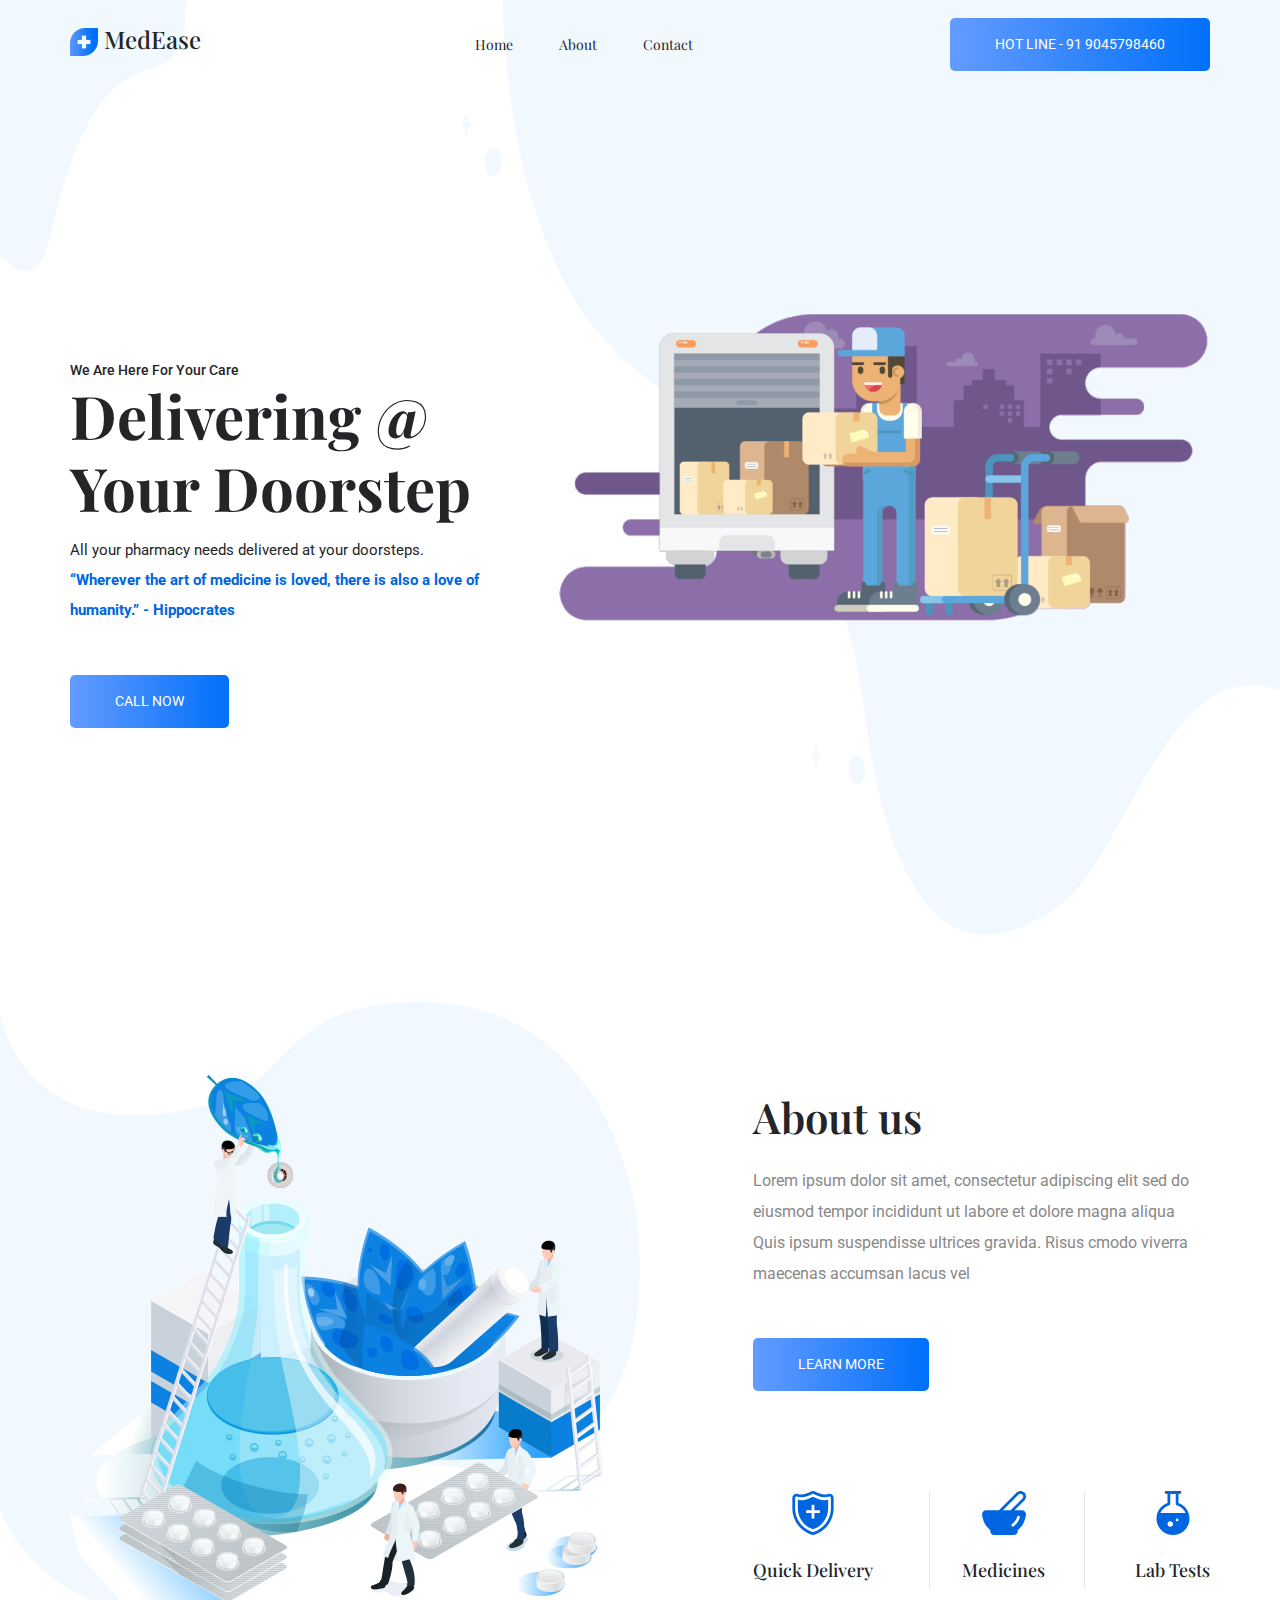
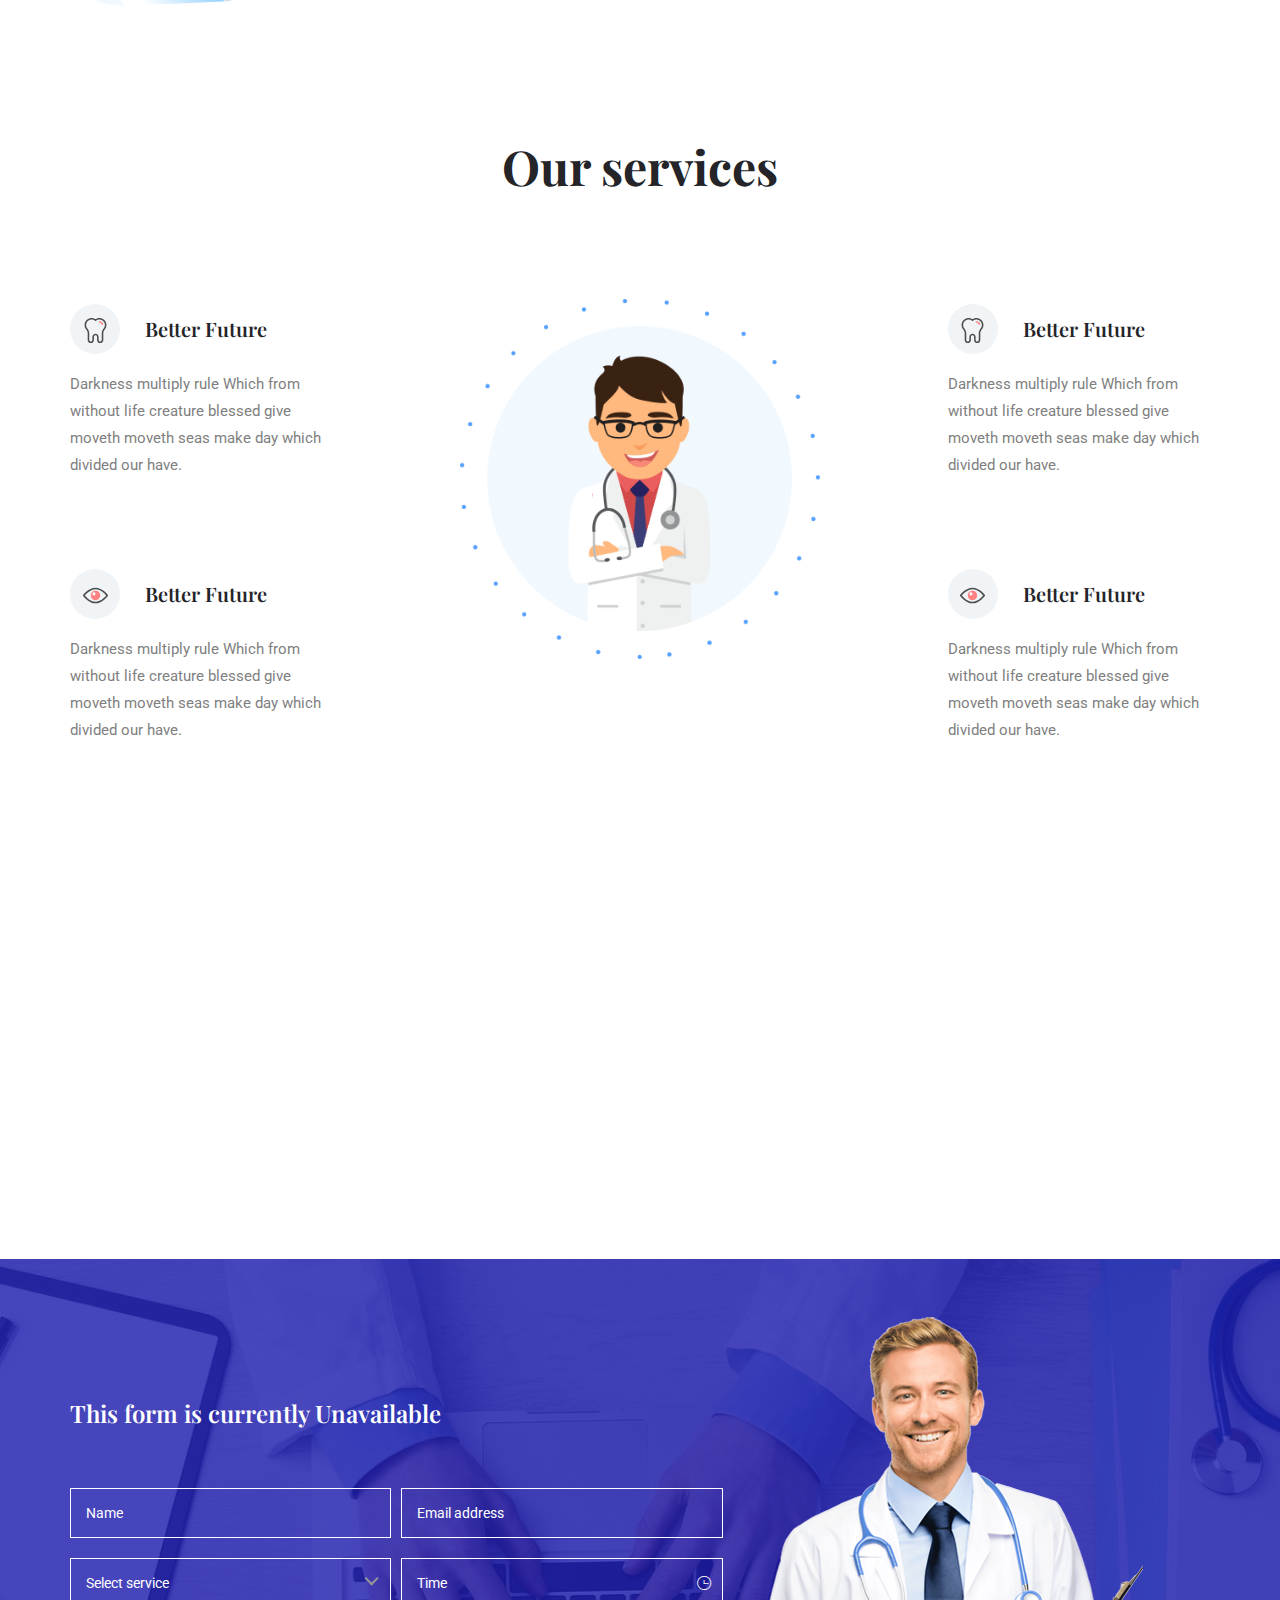
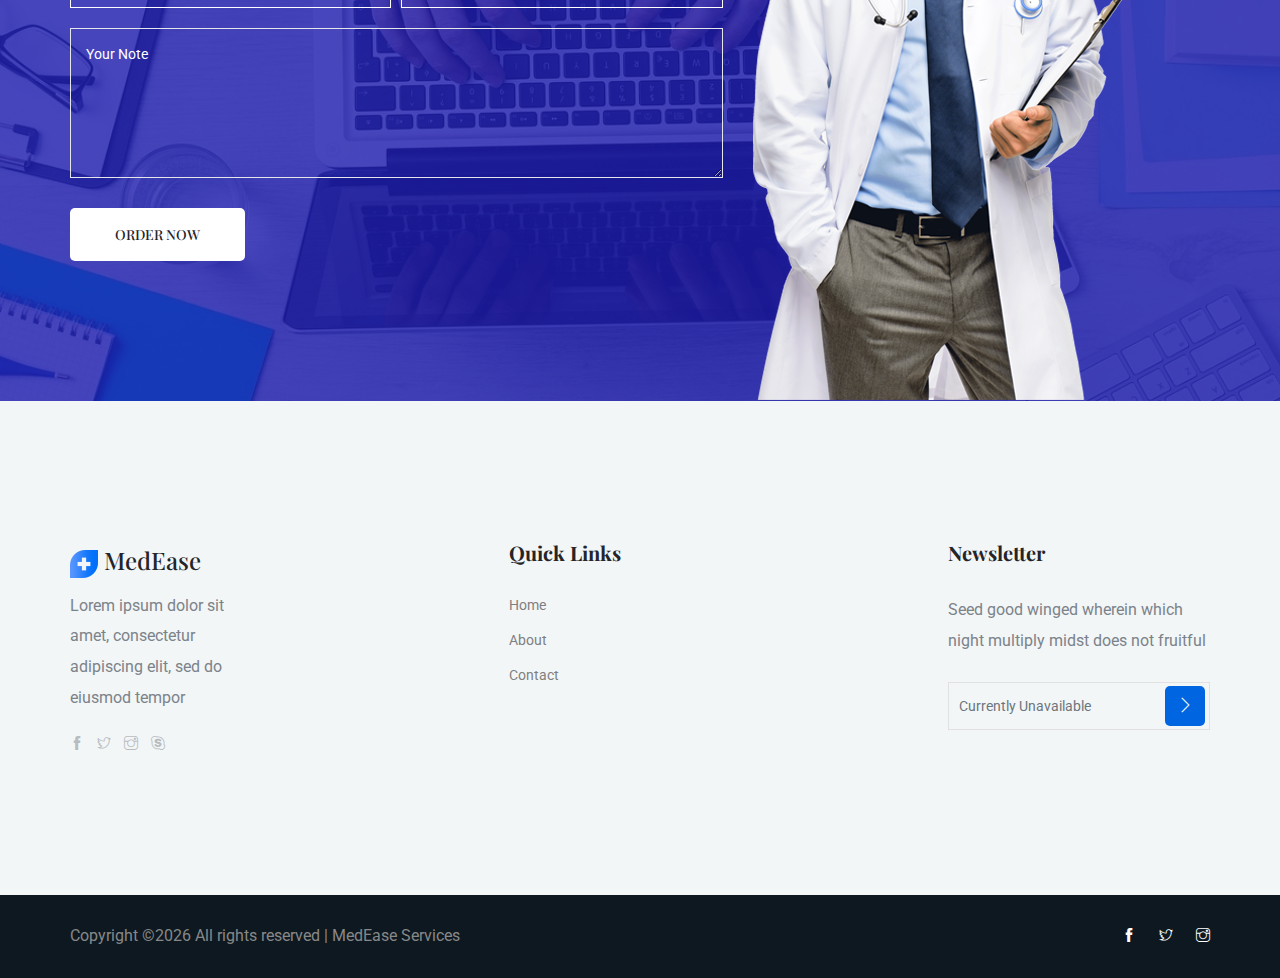
==== index.html @ 1ea30526 "medease commit" ====
<!doctype html>
<html lang="en">

<head>
    <!-- Required meta tags -->
    <meta charset="utf-8">
    <meta name="viewport" content="width=device-width, initial-scale=1, shrink-to-fit=no">
    <title>medease</title>
    <link rel="icon" href="img/favicon.png">
    <!-- Bootstrap CSS -->
    <link rel="stylesheet" href="css/bootstrap.min.css">
    <!-- animate CSS -->
    <link rel="stylesheet" href="css/animate.css">
    <!-- owl carousel CSS -->
    <link rel="stylesheet" href="css/owl.carousel.min.css">
    <!-- themify CSS -->
    <link rel="stylesheet" href="css/themify-icons.css">
    <!-- flaticon CSS -->
    <link rel="stylesheet" href="css/flaticon.css">
    <!-- magnific popup CSS -->
    <link rel="stylesheet" href="css/magnific-popup.css">
    <!-- nice select CSS -->
    <link rel="stylesheet" href="css/nice-select.css">
    <!-- swiper CSS -->
    <link rel="stylesheet" href="css/slick.css">
    <!-- style CSS -->
    <link rel="stylesheet" href="css/style.css">
</head>

<body id='1'>
    <!--::header part start::-->
    <header class="main_menu home_menu">
        <div class="container">
            <div class="row align-items-center">
                <div class="col-lg-12">
                    <nav class="navbar navbar-expand-lg navbar-light">
                        <a class="navbar-brand" href="index.html"><h3> <img src="img/favicon.png" alt="logo"> MedEase</h3></a>
                        <button class="navbar-toggler" type="button" data-toggle="collapse" data-target="#navbarSupportedContent" aria-controls="navbarSupportedContent" aria-expanded="false" aria-label="Toggle navigation">
                            <span class="navbar-toggler-icon"></span>
                        </button>

                        <div class="collapse navbar-collapse main-menu-item justify-content-center" id="navbarSupportedContent">
                            <ul class="navbar-nav align-items-center">
                                <li class="nav-item active">
                                    <a class="nav-link" href="index.html">Home</a>
                                </li>
                                <li class="nav-item">
                                    <a class="nav-link" href="#2">about</a>
                                </li>

                                <!--
                                <li class="nav-item dropdown">
                                    <a class="nav-link dropdown-toggle" href="blog.html" id="navbarDropdown"
                                        role="button" data-toggle="dropdown" aria-haspopup="true" aria-expanded="false">
                                        Pages
                                    </a>
                                    <div class="dropdown-menu" aria-labelledby="navbarDropdown">
                                        <a class="dropdown-item" href="">services</a>
                                        <a class="dropdown-item" href=""></a>
                                        <a class="dropdown-item" href="elements.html">Elements</a>
                                    </div>
                                </li>
-->
                                <!--
                                <li class="nav-item dropdown">
                                    <a class="nav-link dropdown-toggle" href="blog.html" id="navbarDropdown_1"
                                        role="button" data-toggle="dropdown" aria-haspopup="true" aria-expanded="false">
                                        blog
                                    </a>
                                    <div class="dropdown-menu" aria-labelledby="navbarDropdown_1">
                                        <a class="dropdown-item" href=""></a>
                                        <a class="dropdown-item" href=""></a>
                                    </div>
                                </li>
-->

                                <li class="nav-item">
                                    <a class="nav-link" href="contact.html">Contact</a>
                                </li>
                            </ul>
                        </div>
                        <a class="btn_2 d-none d-lg-block" href="tel:+919045798460">HOT LINE - 91 9045798460</a>
                    </nav>
                </div>
            </div>
        </div>
    </header>
    <!-- Header part end-->

    <!-- banner part start-->
    <section class="banner_part">
        <div class="container">
            <div class="row align-items-center">
                <div class="col-lg-5 col-xl-5">
                    <div class="banner_text">
                        <div class="banner_text_iner">
                            <h5>We are here for your care</h5>
                            <h1>Delivering @<br>
                                Your Doorstep</h1>
                            <p>All your pharmacy needs delivered at your doorsteps.<br>
                                <b>“Wherever the art of medicine is loved, there is also a love of humanity.” - Hippocrates</b></p>
                            <a href="tel:+919045798460" class="btn_2">Call Now</a>

                        </div>
                    </div>
                </div>
                <div class="col-lg-7">
                    <div class="banner_img">
                        <!--  Image by Vecteezy.com   -->
                        <img src="img/delivery.png" alt="Medease Delivery">
                    </div>
                </div>
            </div>
        </div>
    </section>
    <!-- banner part start-->

    <!-- about us part start-->
    <section class="about_us padding_top" id='2'>
        <div class="container">
            <div class="row justify-content-between align-items-center">
                <div class="col-md-6 col-lg-6">
                    <div class="about_us_img">
                        <img src="img/top_service.png" alt="">
                    </div>
                </div>
                <div class="col-md-6 col-lg-5">
                    <div class="about_us_text">
                        <h2>About us</h2>
                        <p>Lorem ipsum dolor sit amet, consectetur adipiscing elit sed
                            do eiusmod tempor incididunt ut labore et dolore magna aliqua
                            Quis ipsum suspendisse ultrices gravida. Risus cmodo viverra
                            maecenas accumsan lacus vel</p>
                        <a class="btn_2 " href="#">learn more</a>
                        <div class="banner_item">
                            <div class="single_item">
                                <img src="img/icon/banner_1.svg" alt="">
                                <h5>Quick Delivery </h5>
                            </div>
                            <div class="single_item">
                                <img src="img/icon/banner_2.svg" alt="">
                                <h5>Medicines</h5>
                            </div>
                            <div class="single_item">
                                <img src="img/icon/banner_3.svg" alt="">
                                <h5>Lab Tests</h5>
                            </div>
                        </div>
                    </div>
                </div>
            </div>
        </div>
    </section>
    <!-- about us part end-->

    <!-- feature_part start-->
    <section class="feature_part">
        <div class="container">
            <div class="row justify-content-center">
                <div class="col-xl-8">
                    <div class="section_tittle text-center">
                        <h2>Our services</h2>
                    </div>
                </div>
            </div>
            <div class="row justify-content-between align-items-center">
                <div class="col-lg-3 col-sm-12">
                    <div class="single_feature">
                        <div class="single_feature_part">
                            <span class="single_feature_icon"><img src="img/icon/feature_1.svg" alt=""></span>
                            <h4>Better Future</h4>
                            <p>Darkness multiply rule Which from without life creature blessed
                                give moveth moveth seas make day which divided our have.</p>
                        </div>
                    </div>
                    <div class="single_feature">
                        <div class="single_feature_part">
                            <span class="single_feature_icon"><img src="img/icon/feature_2.svg" alt=""></span>
                            <h4>Better Future</h4>
                            <p>Darkness multiply rule Which from without life creature blessed
                                give moveth moveth seas make day which divided our have.</p>
                        </div>
                    </div>
                </div>
                <div class="col-lg-4 col-sm-12">
                    <div class="single_feature_img">
                        <img src="img/service.png" alt="">
                    </div>
                </div>
                <div class="col-lg-3 col-sm-12">
                    <div class="single_feature">
                        <div class="single_feature_part">
                            <span class="single_feature_icon"><img src="img/icon/feature_1.svg" alt=""></span>
                            <h4>Better Future</h4>
                            <p>Darkness multiply rule Which from without life creature blessed
                                give moveth moveth seas make day which divided our have.</p>
                        </div>
                    </div>
                    <div class="single_feature">
                        <div class="single_feature_part">
                            <span class="single_feature_icon"><img src="img/icon/feature_2.svg" alt=""></span>
                            <h4>Better Future</h4>
                            <p>Darkness multiply rule Which from without life creature blessed
                                give moveth moveth seas make day which divided our have.</p>
                        </div>
                    </div>
                </div>
            </div>
        </div>
    </section>
    <!-- feature_part start-->

    <!--::regervation_part start::-->
    <section class="regervation_part section_padding" id='3'>
        <div class="container">
            <div class="row align-items-center regervation_content">
                <div class="col-lg-7">
                    <div class="regervation_part_iner">
                        <form>
                            <h2>This form is currently Unavailable</h2>
                            <div class="form-row">
                                <div class="form-group col-md-6">
                                    <input type="email" class="form-control" id="inputEmail4" placeholder="Name">
                                </div>
                                <div class="form-group col-md-6">
                                    <input type="password" class="form-control" id="inputPassword4" placeholder="Email address">
                                </div>
                                <div class="form-group col-md-6">
                                    <select class="form-control" id="Select">
                                        <option value="1" selected>Select service</option>
                                        <option value="2">Name of service</option>
                                        <option value="3">Name of service</option>
                                        <option value="4">Name of service</option>
                                        <option value="5">Name of service</option>
                                    </select>
                                </div>
                                <div class="form-group time_icon col-md-6">
                                    <select class="form-control" id="Select2">
                                        <option value="" selected>Time</option>
                                        <option value="1">8 AM TO 10AM</option>
                                        <option value="1">10 AM TO 12PM</option>
                                        <option value="1">12PM TO 2PM</option>
                                        <option value="1">2PM TO 4PM</option>
                                        <option value="1">4PM TO 6PM</option>
                                        <option value="1">6PM TO 8PM</option>
                                        <option value="1">4PM TO 10PM</option>
                                        <option value="1">10PM TO 12PM</option>
                                    </select>
                                </div>
                                <div class="form-group col-md-12">
                                    <textarea class="form-control" id="Textarea" rows="4" placeholder="Your Note "></textarea>
                                </div>
                            </div>
                            <div class="regerv_btn">
                                <a href="tel:+919045798460" class="btn_2">ORDER NOW</a>
                            </div>
                        </form>
                    </div>
                </div>
                <div class="col-lg-5 col-md-6">
                    <div class="reservation_img">
                        <img src="img/reservation.png" alt="" class="reservation_img_iner">
                    </div>
                </div>
            </div>
        </div>
    </section>
    <!--::regervation_part end::-->

    <!-- footer part start-->
    <footer class="footer-area">
        <div class="footer section_padding">
            <div class="container">
                <div class="row justify-content-between">
                    <div class="col-xl-2 col-md-4 col-sm-6 single-footer-widget">
                        <a class="navbar-brand" href="index.html"><h3> <img src="img/favicon.png" alt="logo"> MedEase</h3></a>
                        <p>Lorem ipsum dolor sit amet, consectetur adipiscing elit, sed do eiusmod tempor </p>
                        <div class="social_logo">
                            <a href="#"><i class="ti-facebook"></i></a>
                            <a href="#"> <i class="ti-twitter"></i> </a>
                            <a href="#"><i class="ti-instagram"></i></a>
                            <a href="#"><i class="ti-skype"></i></a>
                        </div>
                    </div>
                    <div class="col-xl-2 col-sm-6 col-md-4 single-footer-widget">
                        <h4>Quick Links</h4>
                        <ul>
                            <li><a href="#1">Home</a></li>
                            <li><a href="#2">About</a></li>
                            <li><a href="#3"> Contact</a></li>
                        </ul>
                    </div>
                    <!--
                    <div class="col-xl-2 col-sm-6 col-md-4 single-footer-widget">
                        <h4>Explore</h4>
                        <ul>
                            <li><a href="#">In the community</a></li>
                            <li><a href="#">IU health foundation</a></li>
                            <li><a href="#">Family support </a></li>
                            <li><a href="#">Business solution</a></li>
                            <li><a href="#">Community clinic</a></li>
                        </ul>
                    </div>
-->
                    <!--
                    <div class="col-xl-2 col-sm-6 col-md-6 single-footer-widget">
                        <h4>Resources</h4>
                        <ul>
                            <li><a href="#">Lights were season</a></li>
                            <li><a href="#"> Their is let wherein</a></li>
                            <li><a href="#">which given over</a></li>
                            <li><a href="#">Without given She</a></li>
                            <li><a href="#">Isn two signs think</a></li>
                        </ul>
                    </div>
-->
                    <div class="col-xl-3 col-sm-6 col-md-6 single-footer-widget">
                        <h4>Newsletter</h4>
                        <p>Seed good winged wherein which night multiply
                            midst does not fruitful</p>
                        <div class="form-wrap" id="mc_embed_signup">
                            <form target="_blank" action="#" method="get" class="form-inline">
                                <input class="form-control" name="EMAIL" placeholder="Currently Unavailable" onfocus="this.placeholder = ''" onblur="this.placeholder = 'Your Email Address '" required="" type="email">
                                <button class="click-btn btn btn-default text-uppercase"> <i class="ti-angle-right"></i>
                                </button>
                                <div style="position: absolute; left: -5000px;">
                                    <input name="b_36c4fd991d266f23781ded980_aefe40901a" tabindex="-1" value="" type="text">
                                </div>

                                <div class="info"></div>
                            </form>
                        </div>
                    </div>
                </div>
            </div>
        </div>

        <div class="copyright_part">
            <div class="container">
                <div class="row align-items-center">
                    <p class="footer-text m-0 col-lg-8 col-md-12">
                        <!-- Link back to Colorlib can't be removed. Template is licensed under CC BY 3.0. -->
                        <!--Copyright &copy;<script>document.write(new Date().getFullYear());</script> All rights reserved | This template is made with <i class="ti-heart" aria-hidden="true"></i> by <a href="https://colorlib.com" target="_blank">Colorlib</a>-->
                        <!-- Link back to Colorlib can't be removed. Template is licensed under CC BY 3.0. -->
                        Copyright &copy;<script>
                            document.write(new Date().getFullYear());
                        </script> All rights reserved | MedEase Services
                    </p>
                    <div class="col-lg-4 col-md-12 text-center text-lg-right footer-social">
                        <a href="#"><i class="ti-facebook"></i></a>
                        <a href="#"> <i class="ti-twitter"></i> </a>
                        <a href="#"><i class="ti-instagram"></i></a>
                    </div>
                </div>
            </div>
        </div>
    </footer>

    <!-- footer part end-->

    <!-- jquery plugins here-->

    <script src="js/jquery-1.12.1.min.js"></script>
    <!-- popper js -->
    <script src="js/popper.min.js"></script>
    <!-- bootstrap js -->
    <script src="js/bootstrap.min.js"></script>
    <!-- owl carousel js -->
    <script src="js/owl.carousel.min.js"></script>
    <script src="js/jquery.nice-select.min.js"></script>
    <!-- contact js -->
    <script src="js/jquery.ajaxchimp.min.js"></script>
    <script src="js/jquery.form.js"></script>
    <script src="js/jquery.validate.min.js"></script>
    <script src="js/mail-script.js"></script>
    <script src="js/contact.js"></script>
    <!-- custom js -->
    <script src="js/custom.js"></script>
</body></html>
---- css/themify-icons.css ----
@font-face {
	font-family: 'themify';
	src:url('../fonts/themify.eot?-fvbane');
	src:url('../fonts/themify.eot?#iefix-fvbane') format('embedded-opentype'),
		url('../fonts/themify.woff?-fvbane') format('woff'),
		url('../fonts/themify.ttf?-fvbane') format('truetype'),
		url('../fonts/themify.svg?-fvbane#themify') format('svg');
	font-weight: normal;
	font-style: normal;
}

[class^="ti-"], [class*=" ti-"] {
	font-family: 'themify';
	speak: none;
	font-style: normal;
	font-weight: normal;
	font-variant: normal;
	text-transform: none;
	line-height: 1;

	/* Better Font Rendering =========== */
	-webkit-font-smoothing: antialiased;
	-moz-osx-font-smoothing: grayscale;
}

.ti-wand:before {
	content: "\e600";
}
.ti-volume:before {
	content: "\e601";
}
.ti-user:before {
	content: "\e602";
}
.ti-unlock:before {
	content: "\e603";
}
.ti-unlink:before {
	content: "\e604";
}
.ti-trash:before {
	content: "\e605";
}
.ti-thought:before {
	content: "\e606";
}
.ti-target:before {
	content: "\e607";
}
.ti-tag:before {
	content: "\e608";
}
.ti-tablet:before {
	content: "\e609";
}
.ti-star:before {
	content: "\e60a";
}
.ti-spray:before {
	content: "\e60b";
}
.ti-signal:before {
	content: "\e60c";
}
.ti-shopping-cart:before {
	content: "\e60d";
}
.ti-shopping-cart-full:before {
	content: "\e60e";
}
.ti-settings:before {
	content: "\e60f";
}
.ti-search:before {
	content: "\e610";
}
.ti-zoom-in:before {
	content: "\e611";
}
.ti-zoom-out:before {
	content: "\e612";
}
.ti-cut:before {
	content: "\e613";
}
.ti-ruler:before {
	content: "\e614";
}
.ti-ruler-pencil:before {
	content: "\e615";
}
.ti-ruler-alt:before {
	content: "\e616";
}
.ti-bookmark:before {
	content: "\e617";
}
.ti-bookmark-alt:before {
	content: "\e618";
}
.ti-reload:before {
	content: "\e619";
}
.ti-plus:before {
	content: "\e61a";
}
.ti-pin:before {
	content: "\e61b";
}
.ti-pencil:before {
	content: "\e61c";
}
.ti-pencil-alt:before {
	content: "\e61d";
}
.ti-paint-roller:before {
	content: "\e61e";
}
.ti-paint-bucket:before {
	content: "\e61f";
}
.ti-na:before {
	content: "\e620";
}
.ti-mobile:before {
	content: "\e621";
}
.ti-minus:before {
	content: "\e622";
}
.ti-medall:before {
	content: "\e623";
}
.ti-medall-alt:before {
	content: "\e624";
}
.ti-marker:before {
	content: "\e625";
}
.ti-marker-alt:before {
	content: "\e626";
}
.ti-arrow-up:before {
	content: "\e627";
}
.ti-arrow-right:before {
	content: "\e628";
}
.ti-arrow-left:before {
	content: "\e629";
}
.ti-arrow-down:before {
	content: "\e62a";
}
.ti-lock:before {
	content: "\e62b";
}
.ti-location-arrow:before {
	content: "\e62c";
}
.ti-link:before {
	content: "\e62d";
}
.ti-layout:before {
	content: "\e62e";
}
.ti-layers:before {
	content: "\e62f";
}
.ti-layers-alt:before {
	content: "\e630";
}
.ti-key:before {
	content: "\e631";
}
.ti-import:before {
	content: "\e632";
}
.ti-image:before {
	content: "\e633";
}
.ti-heart:before {
	content: "\e634";
}
.ti-heart-broken:before {
	content: "\e635";
}
.ti-hand-stop:before {
	content: "\e636";
}
.ti-hand-open:before {
	content: "\e637";
}
.ti-hand-drag:before {
	content: "\e638";
}
.ti-folder:before {
	content: "\e639";
}
.ti-flag:before {
	content: "\e63a";
}
.ti-flag-alt:before {
	content: "\e63b";
}
.ti-flag-alt-2:before {
	content: "\e63c";
}
.ti-eye:before {
	content: "\e63d";
}
.ti-export:before {
	content: "\e63e";
}
.ti-exchange-vertical:before {
	content: "\e63f";
}
.ti-desktop:before {
	content: "\e640";
}
.ti-cup:before {
	content: "\e641";
}
.ti-crown:before {
	content: "\e642";
}
.ti-comments:before {
	content: "\e643";
}
.ti-comment:before {
	content: "\e644";
}
.ti-comment-alt:before {
	content: "\e645";
}
.ti-close:before {
	content: "\e646";
}
.ti-clip:before {
	content: "\e647";
}
.ti-angle-up:before {
	content: "\e648";
}
.ti-angle-right:before {
	content: "\e649";
}
.ti-angle-left:before {
	content: "\e64a";
}
.ti-angle-down:before {
	content: "\e64b";
}
.ti-check:before {
	content: "\e64c";
}
.ti-check-box:before {
	content: "\e64d";
}
.ti-camera:before {
	content: "\e64e";
}
.ti-announcement:before {
	content: "\e64f";
}
.ti-brush:before {
	content: "\e650";
}
.ti-briefcase:before {
	content: "\e651";
}
.ti-bolt:before {
	content: "\e652";
}
.ti-bolt-alt:before {
	content: "\e653";
}
.ti-blackboard:before {
	content: "\e654";
}
.ti-bag:before {
	content: "\e655";
}
.ti-move:before {
	content: "\e656";
}
.ti-arrows-vertical:before {
	content: "\e657";
}
.ti-arrows-horizontal:before {
	content: "\e658";
}
.ti-fullscreen:before {
	content: "\e659";
}
.ti-arrow-top-right:before {
	content: "\e65a";
}
.ti-arrow-top-left:before {
	content: "\e65b";
}
.ti-arrow-circle-up:before {
	content: "\e65c";
}
.ti-arrow-circle-right:before {
	content: "\e65d";
}
.ti-arrow-circle-left:before {
	content: "\e65e";
}
.ti-arrow-circle-down:before {
	content: "\e65f";
}
.ti-angle-double-up:before {
	content: "\e660";
}
.ti-angle-double-right:before {
	content: "\e661";
}
.ti-angle-double-left:before {
	content: "\e662";
}
.ti-angle-double-down:before {
	content: "\e663";
}
.ti-zip:before {
	content: "\e664";
}
.ti-world:before {
	content: "\e665";
}
.ti-wheelchair:before {
	content: "\e666";
}
.ti-view-list:before {
	content: "\e667";
}
.ti-view-list-alt:before {
	content: "\e668";
}
.ti-view-grid:before {
	content: "\e669";
}
.ti-uppercase:before {
	content: "\e66a";
}
.ti-upload:before {
	content: "\e66b";
}
.ti-underline:before {
	content: "\e66c";
}
.ti-truck:before {
	content: "\e66d";
}
.ti-timer:before {
	content: "\e66e";
}
.ti-ticket:before {
	content: "\e66f";
}
.ti-thumb-up:before {
	content: "\e670";
}
.ti-thumb-down:before {
	content: "\e671";
}
.ti-text:before {
	content: "\e672";
}
.ti-stats-up:before {
	content: "\e673";
}
.ti-stats-down:before {
	content: "\e674";
}
.ti-split-v:before {
	content: "\e675";
}
.ti-split-h:before {
	content: "\e676";
}
.ti-smallcap:before {
	content: "\e677";
}
.ti-shine:before {
	content: "\e678";
}
.ti-shift-right:before {
	content: "\e679";
}
.ti-shift-left:before {
	content: "\e67a";
}
.ti-shield:before {
	content: "\e67b";
}
.ti-notepad:before {
	content: "\e67c";
}
.ti-server:before {
	content: "\e67d";
}
.ti-quote-right:before {
	content: "\e67e";
}
.ti-quote-left:before {
	content: "\e67f";
}
.ti-pulse:before {
	content: "\e680";
}
.ti-printer:before {
	content: "\e681";
}
.ti-power-off:before {
	content: "\e682";
}
.ti-plug:before {
	content: "\e683";
}
.ti-pie-chart:before {
	content: "\e684";
}
.ti-paragraph:before {
	content: "\e685";
}
.ti-panel:before {
	content: "\e686";
}
.ti-package:before {
	content: "\e687";
}
.ti-music:before {
	content: "\e688";
}
.ti-music-alt:before {
	content: "\e689";
}
.ti-mouse:before {
	content: "\e68a";
}
.ti-mouse-alt:before {
	content: "\e68b";
}
.ti-money:before {
	content: "\e68c";
}
.ti-microphone:before {
	content: "\e68d";
}
.ti-menu:before {
	content: "\e68e";
}
.ti-menu-alt:before {
	content: "\e68f";
}
.ti-map:before {
	content: "\e690";
}
.ti-map-alt:before {
	content: "\e691";
}
.ti-loop:before {
	content: "\e692";
}
.ti-location-pin:before {
	content: "\e693";
}
.ti-list:before {
	content: "\e694";
}
.ti-light-bulb:before {
	content: "\e695";
}
.ti-Italic:before {
	content: "\e696";
}
.ti-info:before {
	content: "\e697";
}
.ti-infinite:before {
	content: "\e698";
}
.ti-id-badge:before {
	content: "\e699";
}
.ti-hummer:before {
	content: "\e69a";
}
.ti-home:before {
	content: "\e69b";
}
.ti-help:before {
	content: "\e69c";
}
.ti-headphone:before {
	content: "\e69d";
}
.ti-harddrives:before {
	content: "\e69e";
}
.ti-harddrive:before {
	content: "\e69f";
}
.ti-gift:before {
	content: "\e6a0";
}
.ti-game:before {
	content: "\e6a1";
}
.ti-filter:before {
	content: "\e6a2";
}
.ti-files:before {
	content: "\e6a3";
}
.ti-file:before {
	content: "\e6a4";
}
.ti-eraser:before {
	content: "\e6a5";
}
.ti-envelope:before {
	content: "\e6a6";
}
.ti-download:before {
	content: "\e6a7";
}
.ti-direction:before {
	content: "\e6a8";
}
.ti-direction-alt:before {
	content: "\e6a9";
}
.ti-dashboard:before {
	content: "\e6aa";
}
.ti-control-stop:before {
	content: "\e6ab";
}
.ti-control-shuffle:before {
	content: "\e6ac";
}
.ti-control-play:before {
	content: "\e6ad";
}
.ti-control-pause:before {
	content: "\e6ae";
}
.ti-control-forward:before {
	content: "\e6af";
}
.ti-control-backward:before {
	content: "\e6b0";
}
.ti-cloud:before {
	content: "\e6b1";
}
.ti-cloud-up:before {
	content: "\e6b2";
}
.ti-cloud-down:before {
	content: "\e6b3";
}
.ti-clipboard:before {
	content: "\e6b4";
}
.ti-car:before {
	content: "\e6b5";
}
.ti-calendar:before {
	content: "\e6b6";
}
.ti-book:before {
	content: "\e6b7";
}
.ti-bell:before {
	content: "\e6b8";
}
.ti-basketball:before {
	content: "\e6b9";
}
.ti-bar-chart:before {
	content: "\e6ba";
}
.ti-bar-chart-alt:before {
	content: "\e6bb";
}
.ti-back-right:before {
	content: "\e6bc";
}
.ti-back-left:before {
	content: "\e6bd";
}
.ti-arrows-corner:before {
	content: "\e6be";
}
.ti-archive:before {
	content: "\e6bf";
}
.ti-anchor:before {
	content: "\e6c0";
}
.ti-align-right:before {
	content: "\e6c1";
}
.ti-align-left:before {
	content: "\e6c2";
}
.ti-align-justify:before {
	content: "\e6c3";
}
.ti-align-center:before {
	content: "\e6c4";
}
.ti-alert:before {
	content: "\e6c5";
}
.ti-alarm-clock:before {
	content: "\e6c6";
}
.ti-agenda:before {
	content: "\e6c7";
}
.ti-write:before {
	content: "\e6c8";
}
.ti-window:before {
	content: "\e6c9";
}
.ti-widgetized:before {
	content: "\e6ca";
}
.ti-widget:before {
	content: "\e6cb";
}
.ti-widget-alt:before {
	content: "\e6cc";
}
.ti-wallet:before {
	content: "\e6cd";
}
.ti-video-clapper:before {
	content: "\e6ce";
}
.ti-video-camera:before {
	content: "\e6cf";
}
.ti-vector:before {
	content: "\e6d0";
}
.ti-themify-logo:before {
	content: "\e6d1";
}
.ti-themify-favicon:before {
	content: "\e6d2";
}
.ti-themify-favicon-alt:before {
	content: "\e6d3";
}
.ti-support:before {
	content: "\e6d4";
}
.ti-stamp:before {
	content: "\e6d5";
}
.ti-split-v-alt:before {
	content: "\e6d6";
}
.ti-slice:before {
	content: "\e6d7";
}
.ti-shortcode:before {
	content: "\e6d8";
}
.ti-shift-right-alt:before {
	content: "\e6d9";
}
.ti-shift-left-alt:before {
	content: "\e6da";
}
.ti-ruler-alt-2:before {
	content: "\e6db";
}
.ti-receipt:before {
	content: "\e6dc";
}
.ti-pin2:before {
	content: "\e6dd";
}
.ti-pin-alt:before {
	content: "\e6de";
}
.ti-pencil-alt2:before {
	content: "\e6df";
}
.ti-palette:before {
	content: "\e6e0";
}
.ti-more:before {
	content: "\e6e1";
}
.ti-more-alt:before {
	content: "\e6e2";
}
.ti-microphone-alt:before {
	content: "\e6e3";
}
.ti-magnet:before {
	content: "\e6e4";
}
.ti-line-double:before {
	content: "\e6e5";
}
.ti-line-dotted:before {
	content: "\e6e6";
}
.ti-line-dashed:before {
	content: "\e6e7";
}
.ti-layout-width-full:before {
	content: "\e6e8";
}
.ti-layout-width-default:before {
	content: "\e6e9";
}
.ti-layout-width-default-alt:before {
	content: "\e6ea";
}
.ti-layout-tab:before {
	content: "\e6eb";
}
.ti-layout-tab-window:before {
	content: "\e6ec";
}
.ti-layout-tab-v:before {
	content: "\e6ed";
}
.ti-layout-tab-min:before {
	content: "\e6ee";
}
.ti-layout-slider:before {
	content: "\e6ef";
}
.ti-layout-slider-alt:before {
	content: "\e6f0";
}
.ti-layout-sidebar-right:before {
	content: "\e6f1";
}
.ti-layout-sidebar-none:before {
	content: "\e6f2";
}
.ti-layout-sidebar-left:before {
	content: "\e6f3";
}
.ti-layout-placeholder:before {
	content: "\e6f4";
}
.ti-layout-menu:before {
	content: "\e6f5";
}
.ti-layout-menu-v:before {
	content: "\e6f6";
}
.ti-layout-menu-separated:before {
	content: "\e6f7";
}
.ti-layout-menu-full:before {
	content: "\e6f8";
}
.ti-layout-media-right-alt:before {
	content: "\e6f9";
}
.ti-layout-media-right:before {
	content: "\e6fa";
}
.ti-layout-media-overlay:before {
	content: "\e6fb";
}
.ti-layout-media-overlay-alt:before {
	content: "\e6fc";
}
.ti-layout-media-overlay-alt-2:before {
	content: "\e6fd";
}
.ti-layout-media-left-alt:before {
	content: "\e6fe";
}
.ti-layout-media-left:before {
	content: "\e6ff";
}
.ti-layout-media-center-alt:before {
	content: "\e700";
}
.ti-layout-media-center:before {
	content: "\e701";
}
.ti-layout-list-thumb:before {
	content: "\e702";
}
.ti-layout-list-thumb-alt:before {
	content: "\e703";
}
.ti-layout-list-post:before {
	content: "\e704";
}
.ti-layout-list-large-image:before {
	content: "\e705";
}
.ti-layout-line-solid:before {
	content: "\e706";
}
.ti-layout-grid4:before {
	content: "\e707";
}
.ti-layout-grid3:before {
	content: "\e708";
}
.ti-layout-grid2:before {
	content: "\e709";
}
.ti-layout-grid2-thumb:before {
	content: "\e70a";
}
.ti-layout-cta-right:before {
	content: "\e70b";
}
.ti-layout-cta-left:before {
	content: "\e70c";
}
.ti-layout-cta-center:before {
	content: "\e70d";
}
.ti-layout-cta-btn-right:before {
	content: "\e70e";
}
.ti-layout-cta-btn-left:before {
	content: "\e70f";
}
.ti-layout-column4:before {
	content: "\e710";
}
.ti-layout-column3:before {
	content: "\e711";
}
.ti-layout-column2:before {
	content: "\e712";
}
.ti-layout-accordion-separated:before {
	content: "\e713";
}
.ti-layout-accordion-merged:before {
	content: "\e714";
}
.ti-layout-accordion-list:before {
	content: "\e715";
}
.ti-ink-pen:before {
	content: "\e716";
}
.ti-info-alt:before {
	content: "\e717";
}
.ti-help-alt:before {
	content: "\e718";
}
.ti-headphone-alt:before {
	content: "\e719";
}
.ti-hand-point-up:before {
	content: "\e71a";
}
.ti-hand-point-right:before {
	content: "\e71b";
}
.ti-hand-point-left:before {
	content: "\e71c";
}
.ti-hand-point-down:before {
	content: "\e71d";
}
.ti-gallery:before {
	content: "\e71e";
}
.ti-face-smile:before {
	content: "\e71f";
}
.ti-face-sad:before {
	content: "\e720";
}
.ti-credit-card:before {
	content: "\e721";
}
.ti-control-skip-forward:before {
	content: "\e722";
}
.ti-control-skip-backward:before {
	content: "\e723";
}
.ti-control-record:before {
	content: "\e724";
}
.ti-control-eject:before {
	content: "\e725";
}
.ti-comments-smiley:before {
	content: "\e726";
}
.ti-brush-alt:before {
	content: "\e727";
}
.ti-youtube:before {
	content: "\e728";
}
.ti-vimeo:before {
	content: "\e729";
}
.ti-twitter:before {
	content: "\e72a";
}
.ti-time:before {
	content: "\e72b";
}
.ti-tumblr:before {
	content: "\e72c";
}
.ti-skype:before {
	content: "\e72d";
}
.ti-share:before {
	content: "\e72e";
}
.ti-share-alt:before {
	content: "\e72f";
}
.ti-rocket:before {
	content: "\e730";
}
.ti-pinterest:before {
	content: "\e731";
}
.ti-new-window:before {
	content: "\e732";
}
.ti-microsoft:before {
	content: "\e733";
}
.ti-list-ol:before {
	content: "\e734";
}
.ti-linkedin:before {
	content: "\e735";
}
.ti-layout-sidebar-2:before {
	content: "\e736";
}
.ti-layout-grid4-alt:before {
	content: "\e737";
}
.ti-layout-grid3-alt:before {
	content: "\e738";
}
.ti-layout-grid2-alt:before {
	content: "\e739";
}
.ti-layout-column4-alt:before {
	content: "\e73a";
}
.ti-layout-column3-alt:before {
	content: "\e73b";
}
.ti-layout-column2-alt:before {
	content: "\e73c";
}
.ti-instagram:before {
	content: "\e73d";
}
.ti-google:before {
	content: "\e73e";
}
.ti-github:before {
	content: "\e73f";
}
.ti-flickr:before {
	content: "\e740";
}
.ti-facebook:before {
	content: "\e741";
}
.ti-dropbox:before {
	content: "\e742";
}
.ti-dribbble:before {
	content: "\e743";
}
.ti-apple:before {
	content: "\e744";
}
.ti-android:before {
	content: "\e745";
}
.ti-save:before {
	content: "\e746";
}
.ti-save-alt:before {
	content: "\e747";
}
.ti-yahoo:before {
	content: "\e748";
}
.ti-wordpress:before {
	content: "\e749";
}
.ti-vimeo-alt:before {
	content: "\e74a";
}
.ti-twitter-alt:before {
	content: "\e74b";
}
.ti-tumblr-alt:before {
	content: "\e74c";
}
.ti-trello:before {
	content: "\e74d";
}
.ti-stack-overflow:before {
	content: "\e74e";
}
.ti-soundcloud:before {
	content: "\e74f";
}
.ti-sharethis:before {
	content: "\e750";
}
.ti-sharethis-alt:before {
	content: "\e751";
}
.ti-reddit:before {
	content: "\e752";
}
.ti-pinterest-alt:before {
	content: "\e753";
}
.ti-microsoft-alt:before {
	content: "\e754";
}
.ti-linux:before {
	content: "\e755";
}
.ti-jsfiddle:before {
	content: "\e756";
}
.ti-joomla:before {
	content: "\e757";
}
.ti-html5:before {
	content: "\e758";
}
.ti-flickr-alt:before {
	content: "\e759";
}
.ti-email:before {
	content: "\e75a";
}
.ti-drupal:before {
	content: "\e75b";
}
.ti-dropbox-alt:before {
	content: "\e75c";
}
.ti-css3:before {
	content: "\e75d";
}
.ti-rss:before {
	content: "\e75e";
}
.ti-rss-alt:before {
	content: "\e75f";
}
---- css/flaticon.css ----
/*
  	Flaticon icon font: Flaticon
  	Creation date: 09/04/2019 10:10
  	*/

@font-face {
  font-family: "Flaticon";
  src: url("../fonts/Flaticon.eot");
  src: url("../fonts/Flaticon.eot?#iefix") format("embedded-opentype"),
       url("../fonts/Flaticon.woff2") format("woff2"),
       url("../fonts/Flaticon.woff") format("woff"),
       url("../fonts/Flaticon.ttf") format("truetype"),
       url("../fonts/Flaticon.svg#Flaticon") format("svg");
  font-weight: normal;
  font-style: normal;
}

@media screen and (-webkit-min-device-pixel-ratio:0) {
  @font-face {
    font-family: "Flaticon";
    src: url("./Flaticon.svg#Flaticon") format("svg");
  }
}

[class^="flaticon-"]:before, [class*=" flaticon-"]:before,
[class^="flaticon-"]:after, [class*=" flaticon-"]:after {   
  font-family: Flaticon;
        font-size: 30px;
       font-style: normal;
       color: #fff;
}

.flaticon-growth:before { content: "\f100"; }
.flaticon-wallet:before { content: "\f101"; }
---- css/nice-select.css ----
.nice-select {
  -webkit-tap-highlight-color: transparent;
  background-color: #fff;
  border-radius: 5px;
  border: solid 1px #e8e8e8;
  box-sizing: border-box;
  clear: both;
  cursor: pointer;
  display: block;
  float: left;
  font-family: inherit;
  font-size: 14px;
  font-weight: normal;
  height: 42px;
  line-height: 40px;
  outline: none;
  padding-left: 18px;
  padding-right: 30px;
  position: relative;
  text-align: left !important;
  -webkit-transition: all 0.2s ease-in-out;
  transition: all 0.2s ease-in-out;
  -webkit-user-select: none;
     -moz-user-select: none;
      -ms-user-select: none;
          user-select: none;
  white-space: nowrap;
  width: auto; }
  .nice-select:hover {
    border-color: #dbdbdb; }
  .nice-select:active, .nice-select.open, .nice-select:focus {
    border-color: #999; }
  .nice-select:after {
    border-bottom: 2px solid #999;
    border-right: 2px solid #999;
    content: '';
    display: block;
    height: 10px;
    margin-top: -4px;
    pointer-events: none;
    position: absolute;
    right: 12px;
    top: 50%;
    -webkit-transform-origin: 66% 66%;
        -ms-transform-origin: 66% 66%;
            transform-origin: 66% 66%;
    -webkit-transform: rotate(45deg);
        -ms-transform: rotate(45deg);
            transform: rotate(45deg);
    -webkit-transition: all 0.15s ease-in-out;
    transition: all 0.15s ease-in-out;
    width: 10px; }
  .nice-select.open:after {
    -webkit-transform: rotate(-135deg);
        -ms-transform: rotate(-135deg);
            transform: rotate(-135deg); }
  .nice-select.open .list {
    opacity: 1;
    pointer-events: auto;
    -webkit-transform: scale(1) translateY(0);
        -ms-transform: scale(1) translateY(0);
            transform: scale(1) translateY(0); }
  .nice-select.disabled {
    border-color: #ededed;
    color: #999;
    pointer-events: none; }
    .nice-select.disabled:after {
      border-color: #cccccc; }
  .nice-select.wide {
    width: 100%; }
    .nice-select.wide .list {
      left: 0 !important;
      right: 0 !important; }
  .nice-select.right {
    float: right; }
    .nice-select.right .list {
      left: auto;
      right: 0; }
  .nice-select.small {
    font-size: 12px;
    height: 36px;
    line-height: 34px; }
    .nice-select.small:after {
      height: 4px;
      width: 4px; }
    .nice-select.small .option {
      line-height: 34px;
      min-height: 34px; }
  .nice-select .list {
    background-color: #fff;
    border-radius: 5px;
    box-shadow: 0 0 0 1px rgba(68, 68, 68, 0.11);
    box-sizing: border-box;
    margin-top: 4px;
    opacity: 0;
    overflow: hidden;
    padding: 0;
    pointer-events: none;
    position: absolute;
    top: 100%;
    left: 0;
    -webkit-transform-origin: 50% 0;
        -ms-transform-origin: 50% 0;
            transform-origin: 50% 0;
    -webkit-transform: scale(0.75) translateY(-21px);
        -ms-transform: scale(0.75) translateY(-21px);
            transform: scale(0.75) translateY(-21px);
    -webkit-transition: all 0.2s cubic-bezier(0.5, 0, 0, 1.25), opacity 0.15s ease-out;
    transition: all 0.2s cubic-bezier(0.5, 0, 0, 1.25), opacity 0.15s ease-out;
    z-index: 9; }
    .nice-select .list:hover .option:not(:hover) {
      background-color: transparent !important; }
  .nice-select .option {
    cursor: pointer;
    font-weight: 400;
    line-height: 40px;
    list-style: none;
    min-height: 40px;
    outline: none;
    padding-left: 18px;
    padding-right: 29px;
    text-align: left;
    -webkit-transition: all 0.2s;
    transition: all 0.2s; }
    .nice-select .option:hover, .nice-select .option.focus, .nice-select .option.selected.focus {
      background-color: #f6f6f6; }
    .nice-select .option.selected {
      font-weight: bold; }
    .nice-select .option.disabled {
      background-color: transparent;
      color: #999;
      cursor: default; }

.no-csspointerevents .nice-select .list {
  display: none; }

.no-csspointerevents .nice-select.open .list {
  display: block; }
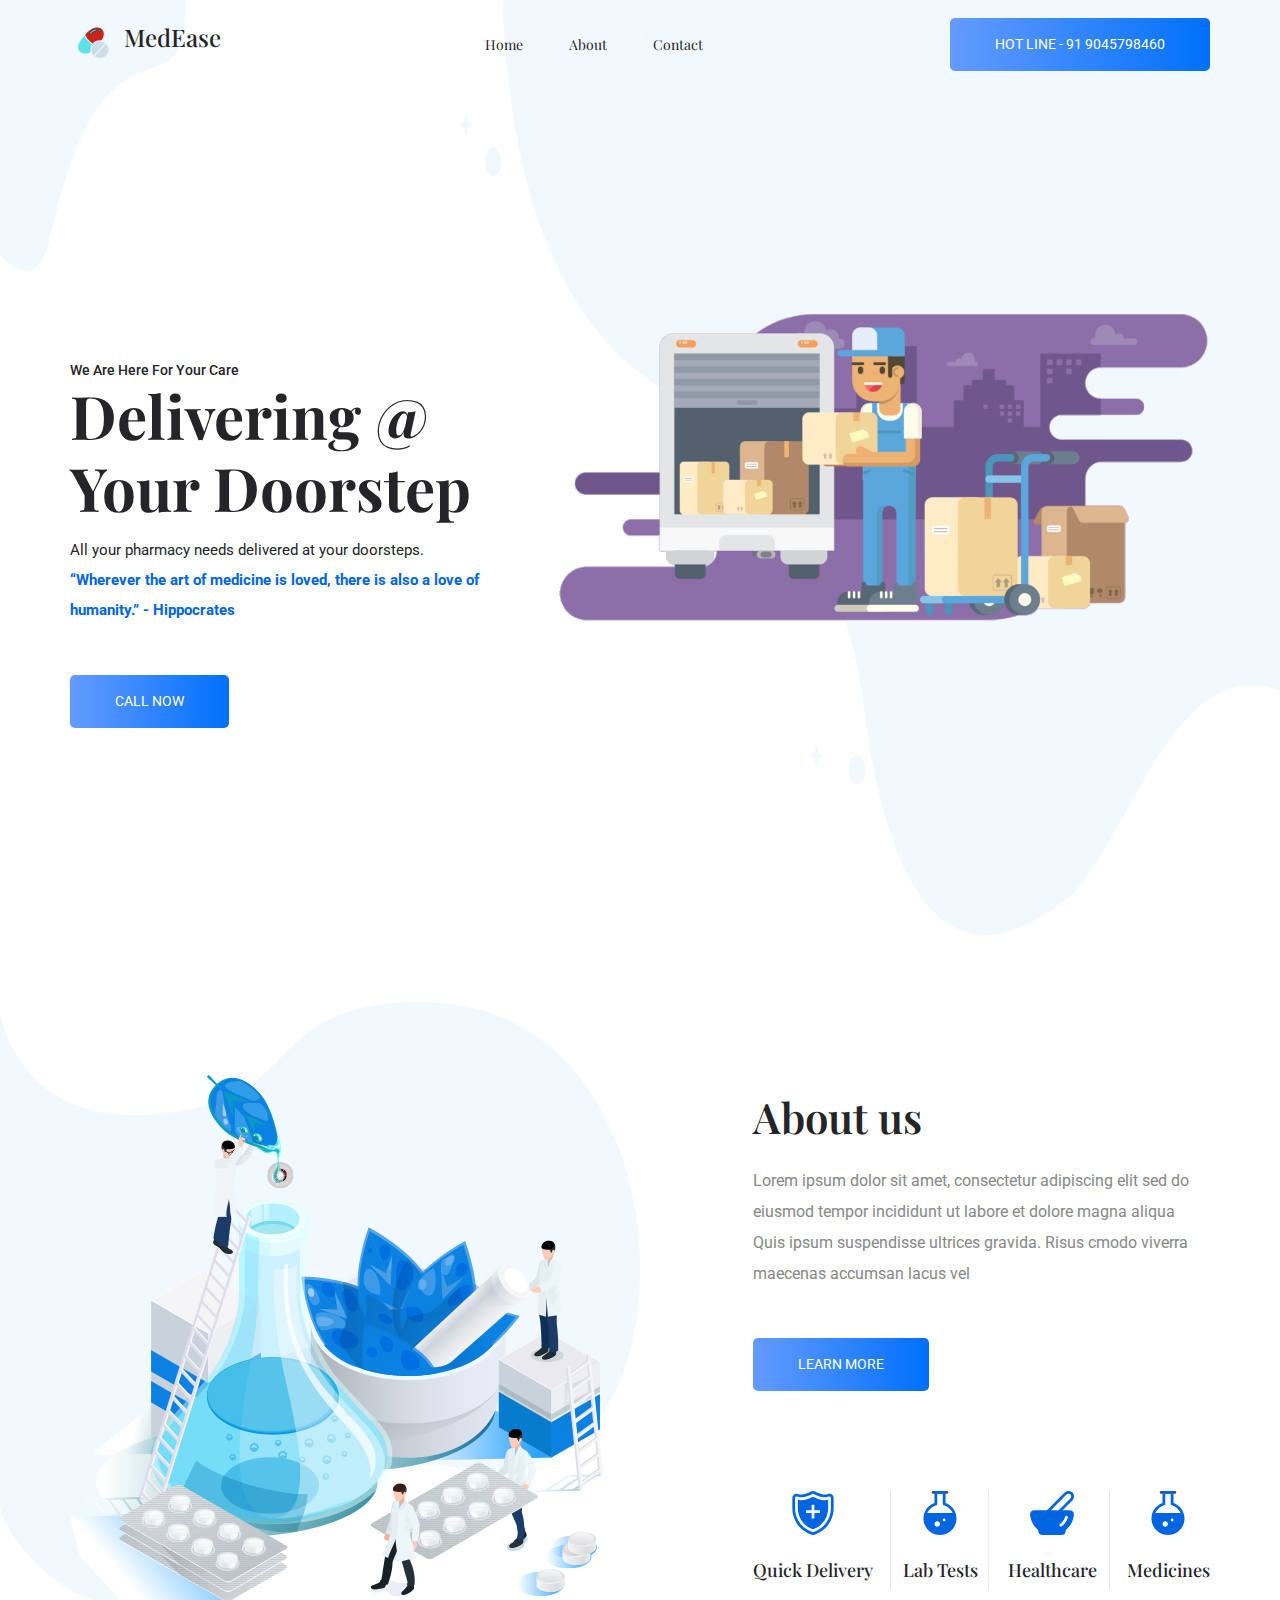
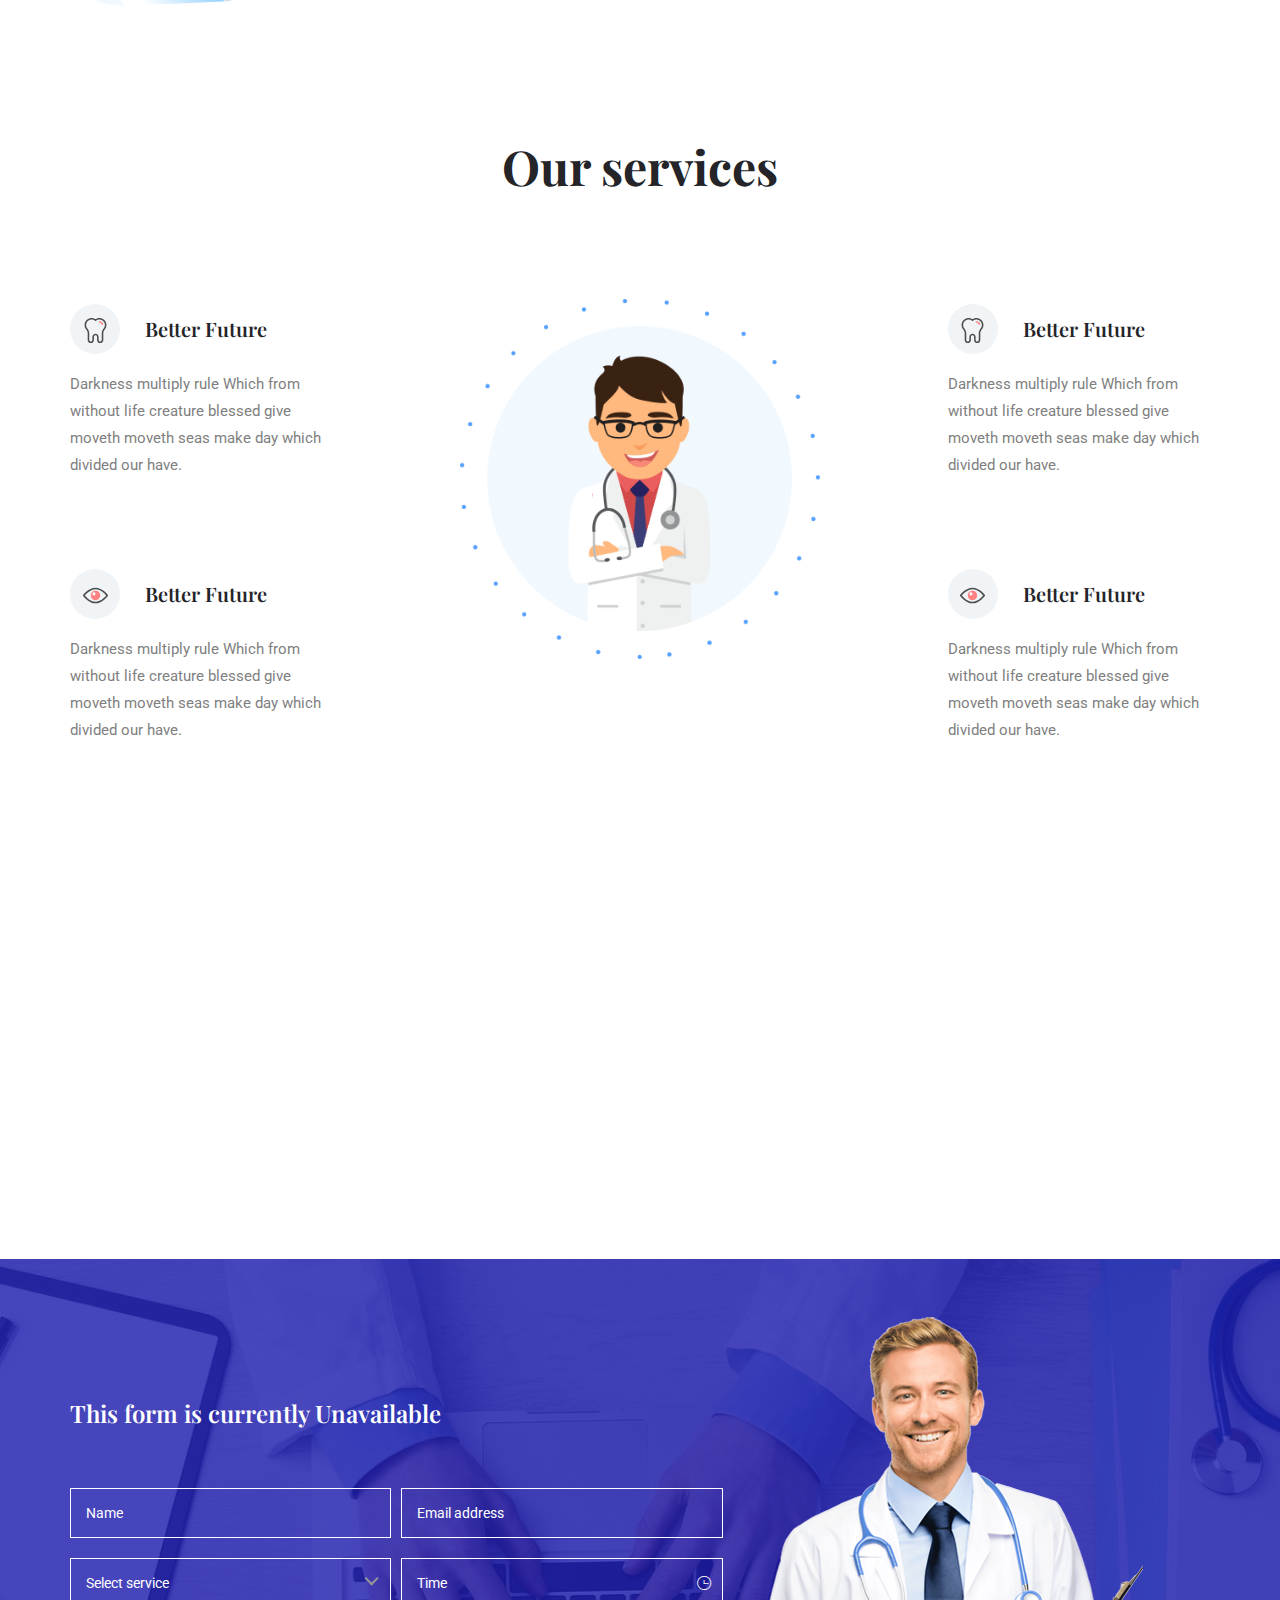
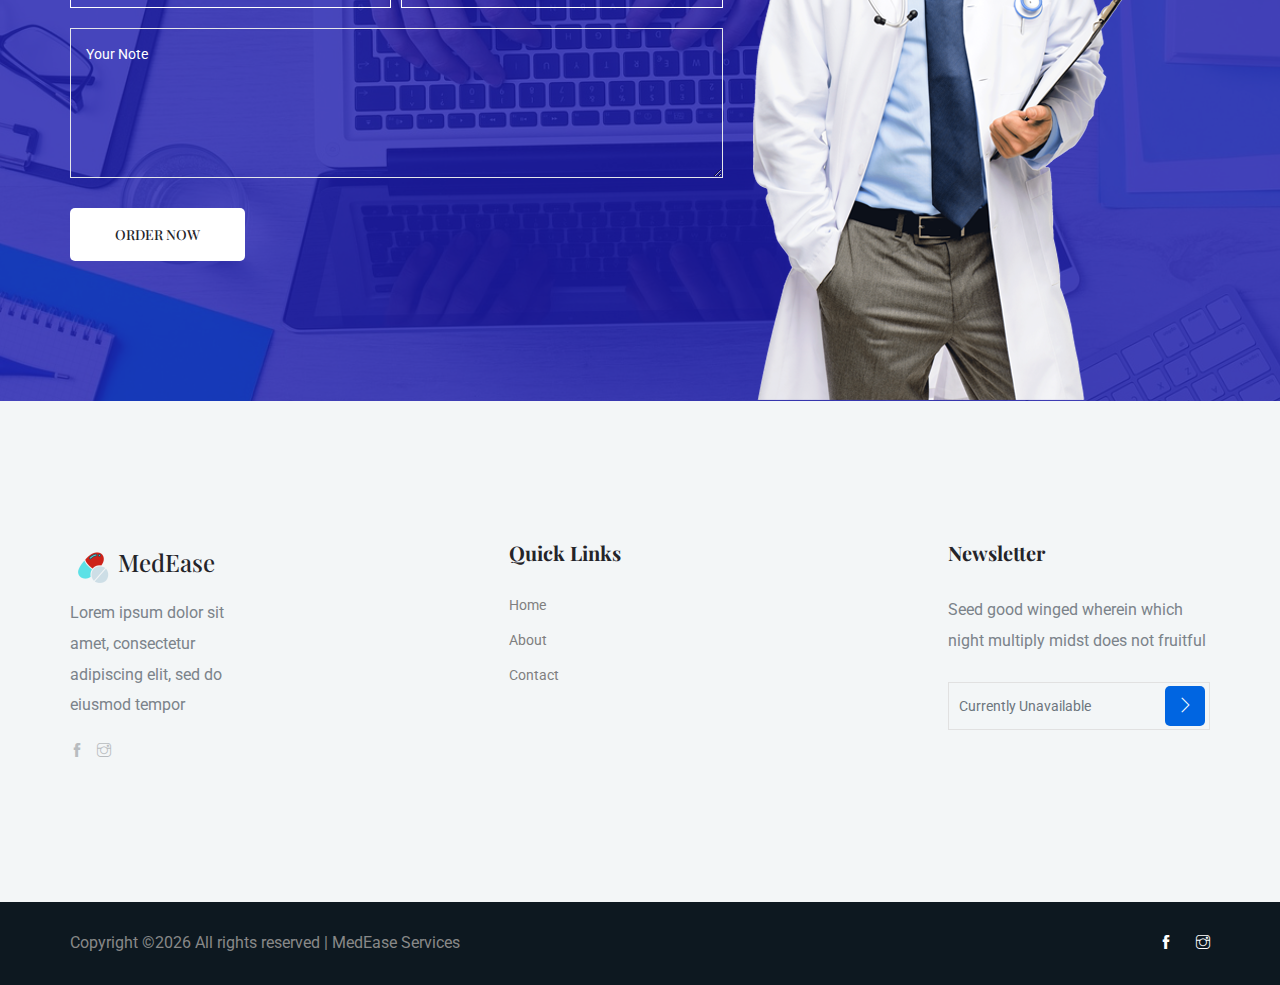
==== commit 5f096b77: "logo update" ====
--- a/index.html
+++ b/index.html
@@ -6,7 +6,7 @@
     <meta charset="utf-8">
     <meta name="viewport" content="width=device-width, initial-scale=1, shrink-to-fit=no">
     <title>medease</title>
-    <link rel="icon" href="img/favicon.png">
+    <link rel="icon" href="img/l2.png">
     <!-- Bootstrap CSS -->
     <link rel="stylesheet" href="css/bootstrap.min.css">
     <!-- animate CSS -->
@@ -34,7 +34,7 @@
             <div class="row align-items-center">
                 <div class="col-lg-12">
                     <nav class="navbar navbar-expand-lg navbar-light">
-                        <a class="navbar-brand" href="index.html"><h3> <img src="img/favicon.png" alt="logo"> MedEase</h3></a>
+                        <a class="navbar-brand" href="index.html"><h3> <img src="img/l2.png" alt="logo"> MedEase</h3></a>
                         <button class="navbar-toggler" type="button" data-toggle="collapse" data-target="#navbarSupportedContent" aria-controls="navbarSupportedContent" aria-expanded="false" aria-label="Toggle navigation">
                             <span class="navbar-toggler-icon"></span>
                         </button>
@@ -138,12 +138,16 @@
                                 <h5>Quick Delivery </h5>
                             </div>
                             <div class="single_item">
+                                <img src="img/icon/banner_3.svg" alt="">
+                                <h5>Lab Tests</h5>
+                            </div>
+                            <div class="single_item">
                                 <img src="img/icon/banner_2.svg" alt="">
-                                <h5>Medicines</h5>
+                                <h5>Healthcare</h5>
                             </div>
                             <div class="single_item">
                                 <img src="img/icon/banner_3.svg" alt="">
-                                <h5>Lab Tests</h5>
+                                <h5>Medicines</h5>
                             </div>
                         </div>
                     </div>
@@ -273,13 +277,11 @@
             <div class="container">
                 <div class="row justify-content-between">
                     <div class="col-xl-2 col-md-4 col-sm-6 single-footer-widget">
-                        <a class="navbar-brand" href="index.html"><h3> <img src="img/favicon.png" alt="logo"> MedEase</h3></a>
+                        <a class="navbar-brand" href="index.html"><h3> <img src="img/l2.png" alt="logo">MedEase</h3></a>
                         <p>Lorem ipsum dolor sit amet, consectetur adipiscing elit, sed do eiusmod tempor </p>
                         <div class="social_logo">
-                            <a href="#"><i class="ti-facebook"></i></a>
-                            <a href="#"> <i class="ti-twitter"></i> </a>
-                            <a href="#"><i class="ti-instagram"></i></a>
-                            <a href="#"><i class="ti-skype"></i></a>
+                            <a href="https://instagram.com/medeaseservices?igshid=j8ibt0lcrzmq"><i class="ti-facebook"></i></a>
+                            <a href="https://instagram.com/medeaseservices?igshid=j8ibt0lcrzmq"><i class="ti-instagram"></i></a>
                         </div>
                     </div>
                     <div class="col-xl-2 col-sm-6 col-md-4 single-footer-widget">
@@ -347,9 +349,8 @@
                         </script> All rights reserved | MedEase Services
                     </p>
                     <div class="col-lg-4 col-md-12 text-center text-lg-right footer-social">
-                        <a href="#"><i class="ti-facebook"></i></a>
-                        <a href="#"> <i class="ti-twitter"></i> </a>
-                        <a href="#"><i class="ti-instagram"></i></a>
+                        <a href="https://instagram.com/medeaseservices?igshid=j8ibt0lcrzmq"><i class="ti-facebook"></i></a>
+                        <a href="https://instagram.com/medeaseservices?igshid=j8ibt0lcrzmq"><i class="ti-instagram"></i></a>
                     </div>
                 </div>
             </div>
--- a/css/style.css
+++ b/css/style.css
@@ -2893,7 +2893,7 @@
 .banner_item .single_item:after {
   position: absolute;
   content: "";
-  right: -48%;
+  right: -15%;
   top: 0;
   width: 1px;
   height: 100%;
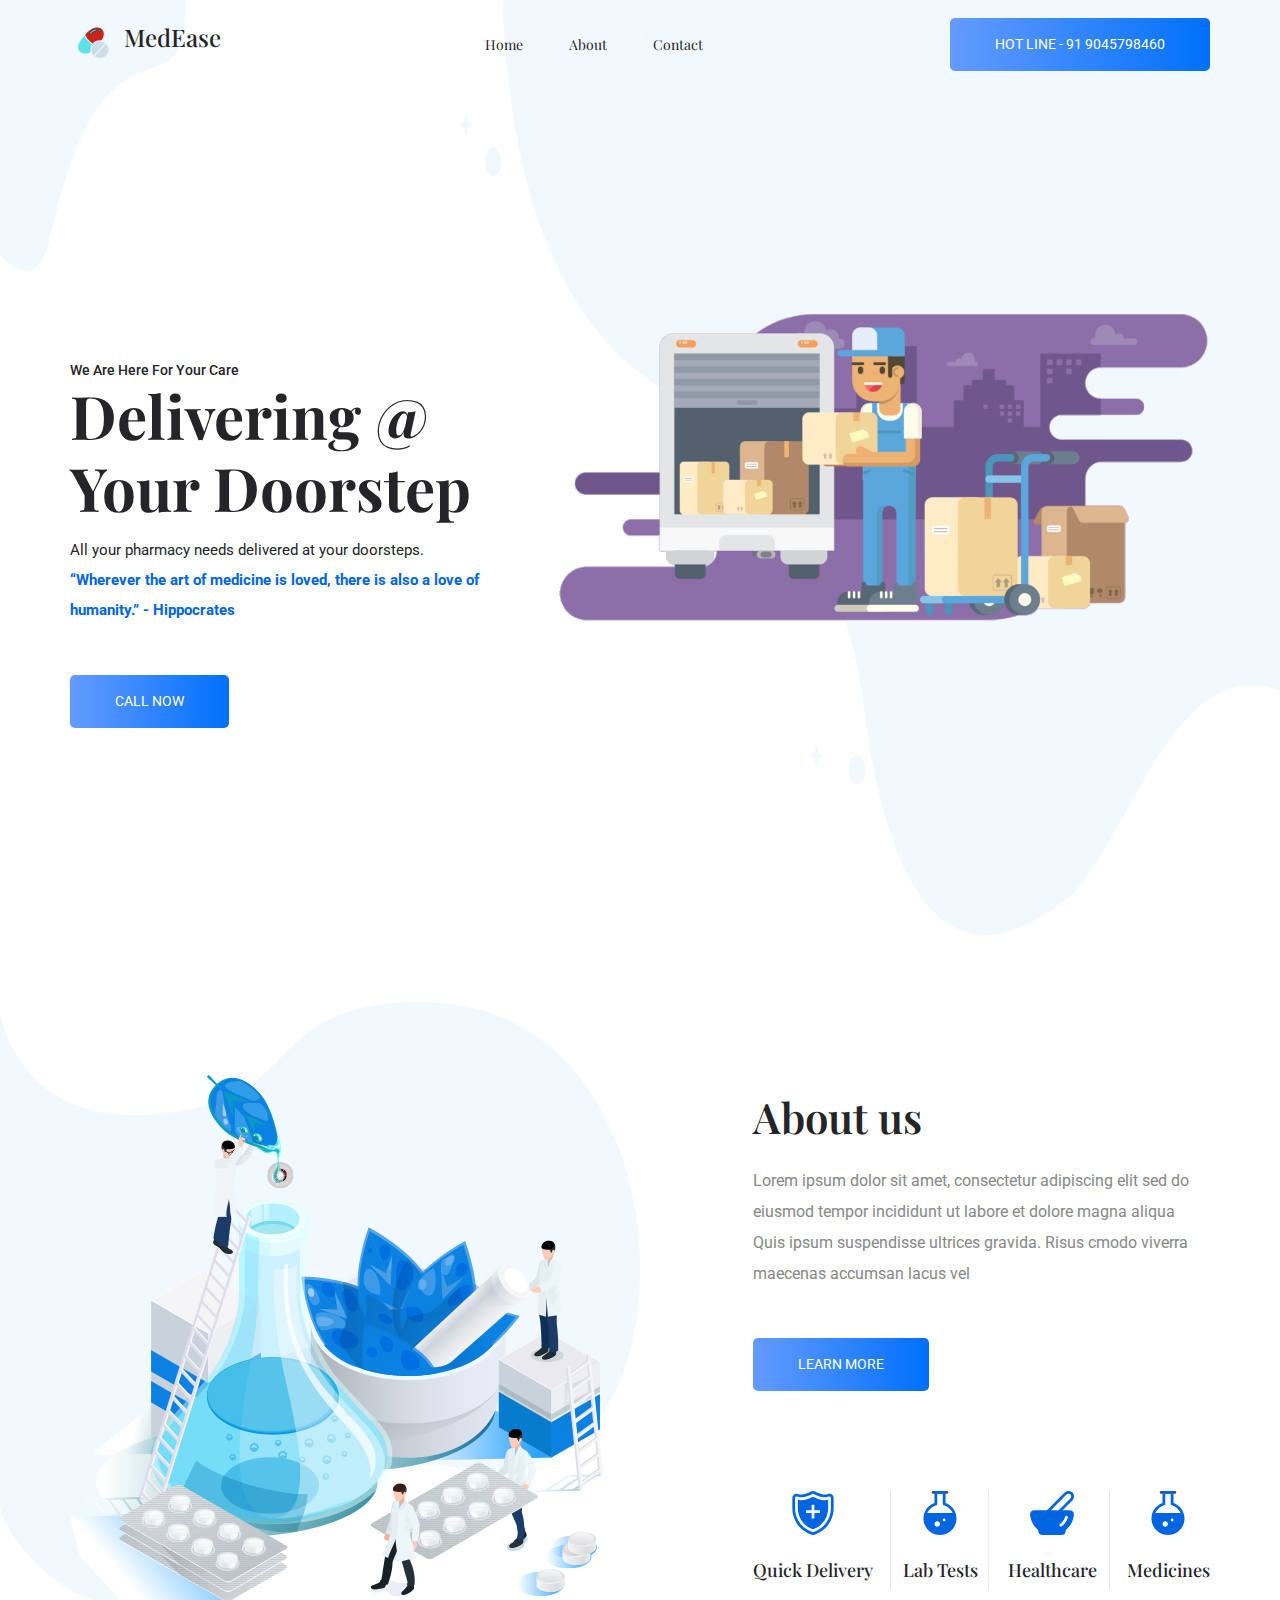
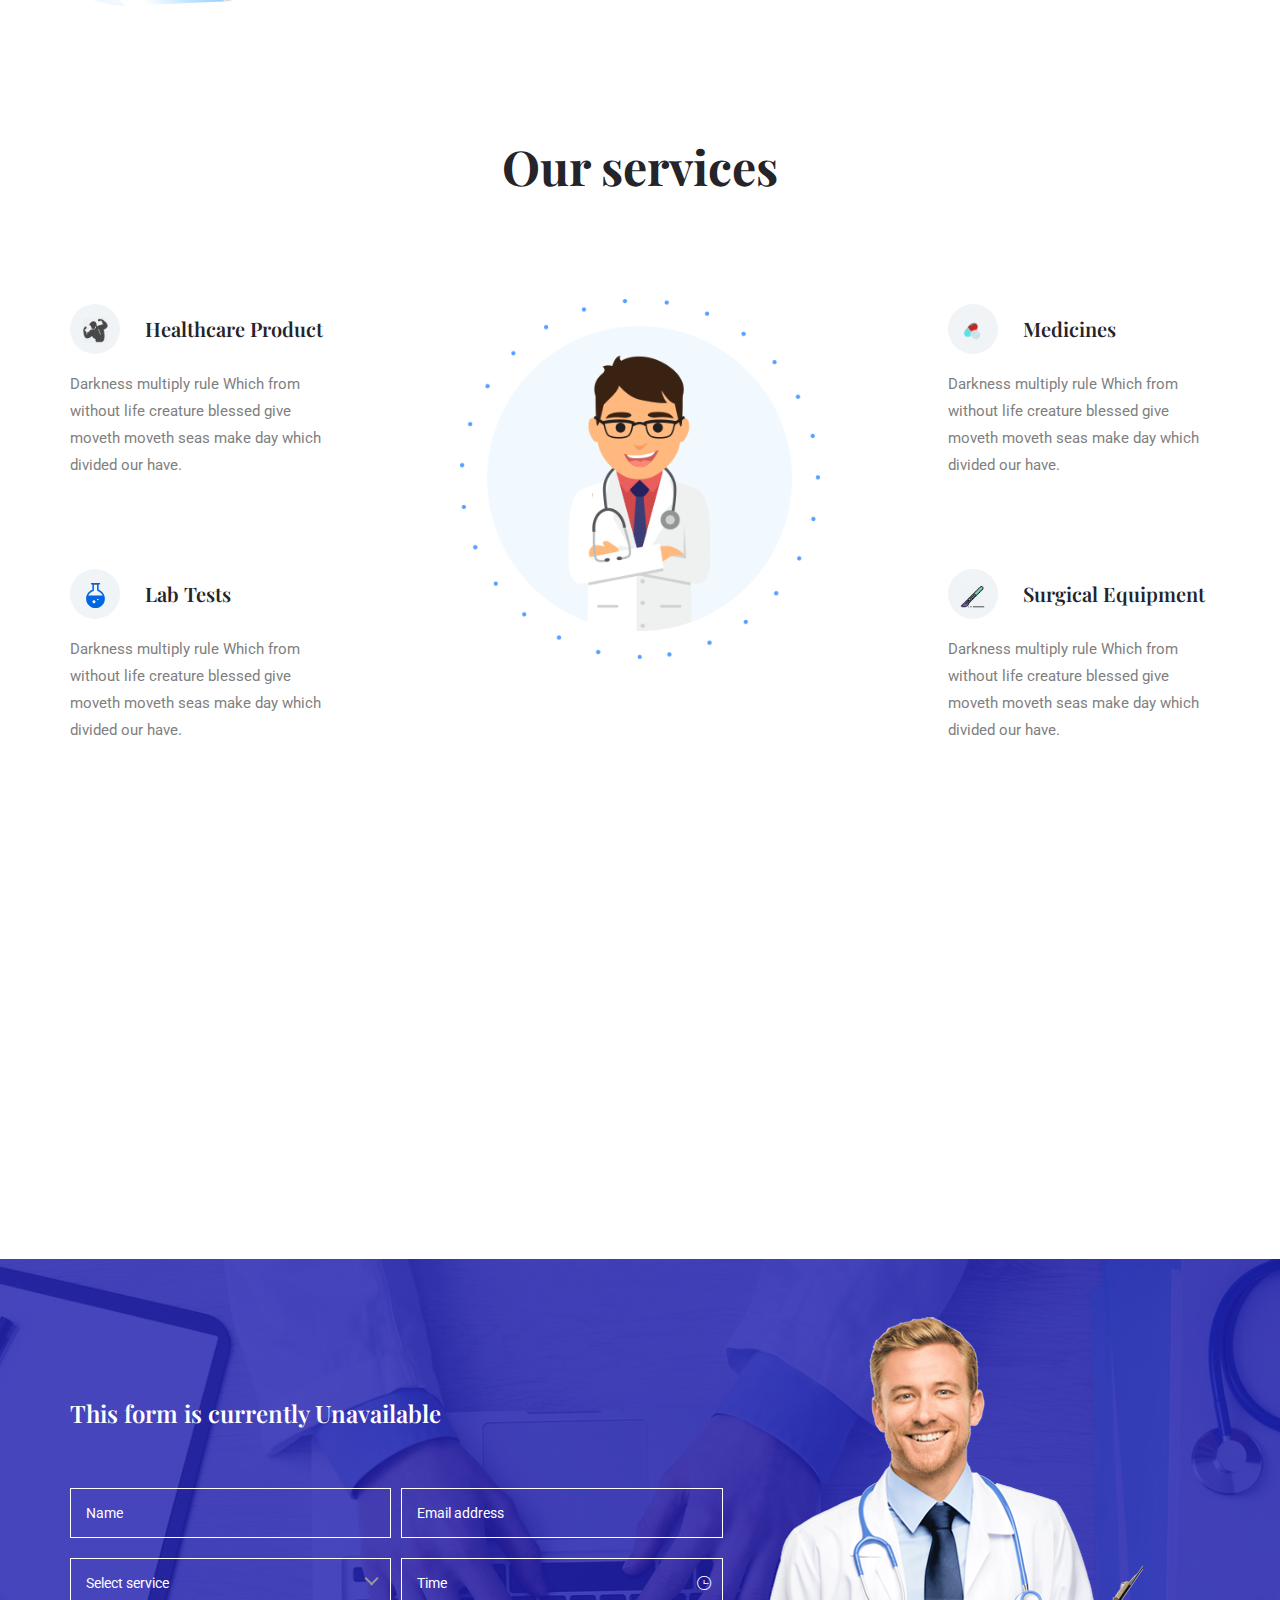
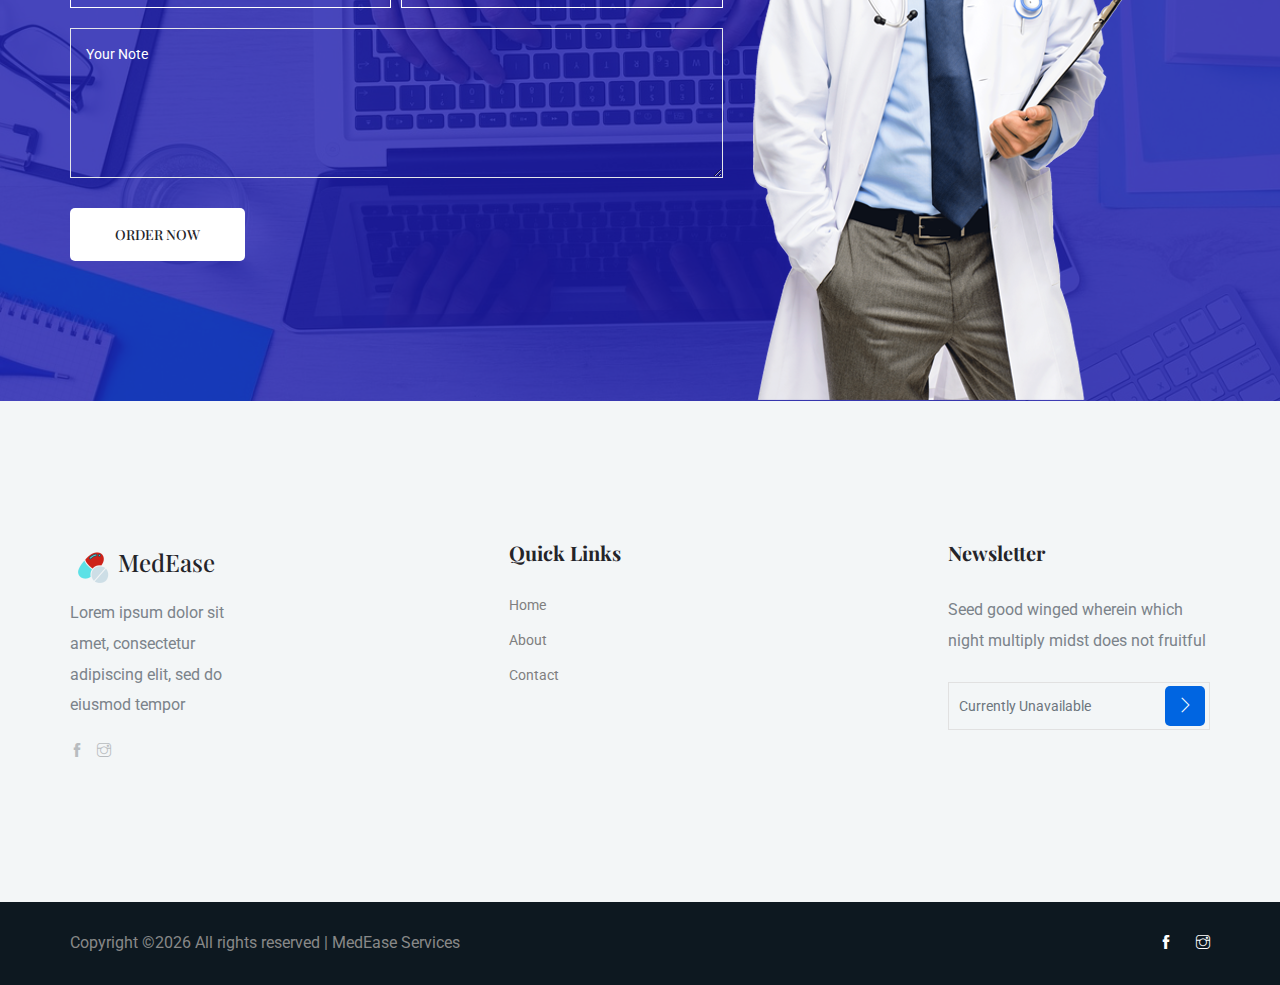
==== commit fba2b254: "images" ====
--- a/index.html
+++ b/index.html
@@ -171,16 +171,16 @@
                 <div class="col-lg-3 col-sm-12">
                     <div class="single_feature">
                         <div class="single_feature_part">
-                            <span class="single_feature_icon"><img src="img/icon/feature_1.svg" alt=""></span>
-                            <h4>Better Future</h4>
+                            <span class="single_feature_icon"><img src="img/healthcare.png" alt=""></span>
+                            <h4>Healthcare Product</h4>
                             <p>Darkness multiply rule Which from without life creature blessed
                                 give moveth moveth seas make day which divided our have.</p>
                         </div>
                     </div>
                     <div class="single_feature">
                         <div class="single_feature_part">
-                            <span class="single_feature_icon"><img src="img/icon/feature_2.svg" alt=""></span>
-                            <h4>Better Future</h4>
+                            <span class="single_feature_icon"><img src="img/icon/banner_3.svg" alt=""></span>
+                            <h4>Lab Tests</h4>
                             <p>Darkness multiply rule Which from without life creature blessed
                                 give moveth moveth seas make day which divided our have.</p>
                         </div>
@@ -194,16 +194,16 @@
                 <div class="col-lg-3 col-sm-12">
                     <div class="single_feature">
                         <div class="single_feature_part">
-                            <span class="single_feature_icon"><img src="img/icon/feature_1.svg" alt=""></span>
-                            <h4>Better Future</h4>
+                            <span class="single_feature_icon"><img src="img/l.png" alt=""></span>
+                            <h4>Medicines</h4>
                             <p>Darkness multiply rule Which from without life creature blessed
                                 give moveth moveth seas make day which divided our have.</p>
                         </div>
                     </div>
                     <div class="single_feature">
                         <div class="single_feature_part">
-                            <span class="single_feature_icon"><img src="img/icon/feature_2.svg" alt=""></span>
-                            <h4>Better Future</h4>
+                            <span class="single_feature_icon"><img src="img/surgical_equipment.png" alt=""></span>
+                            <h4>Surgical Equipment</h4>
                             <p>Darkness multiply rule Which from without life creature blessed
                                 give moveth moveth seas make day which divided our have.</p>
                         </div>
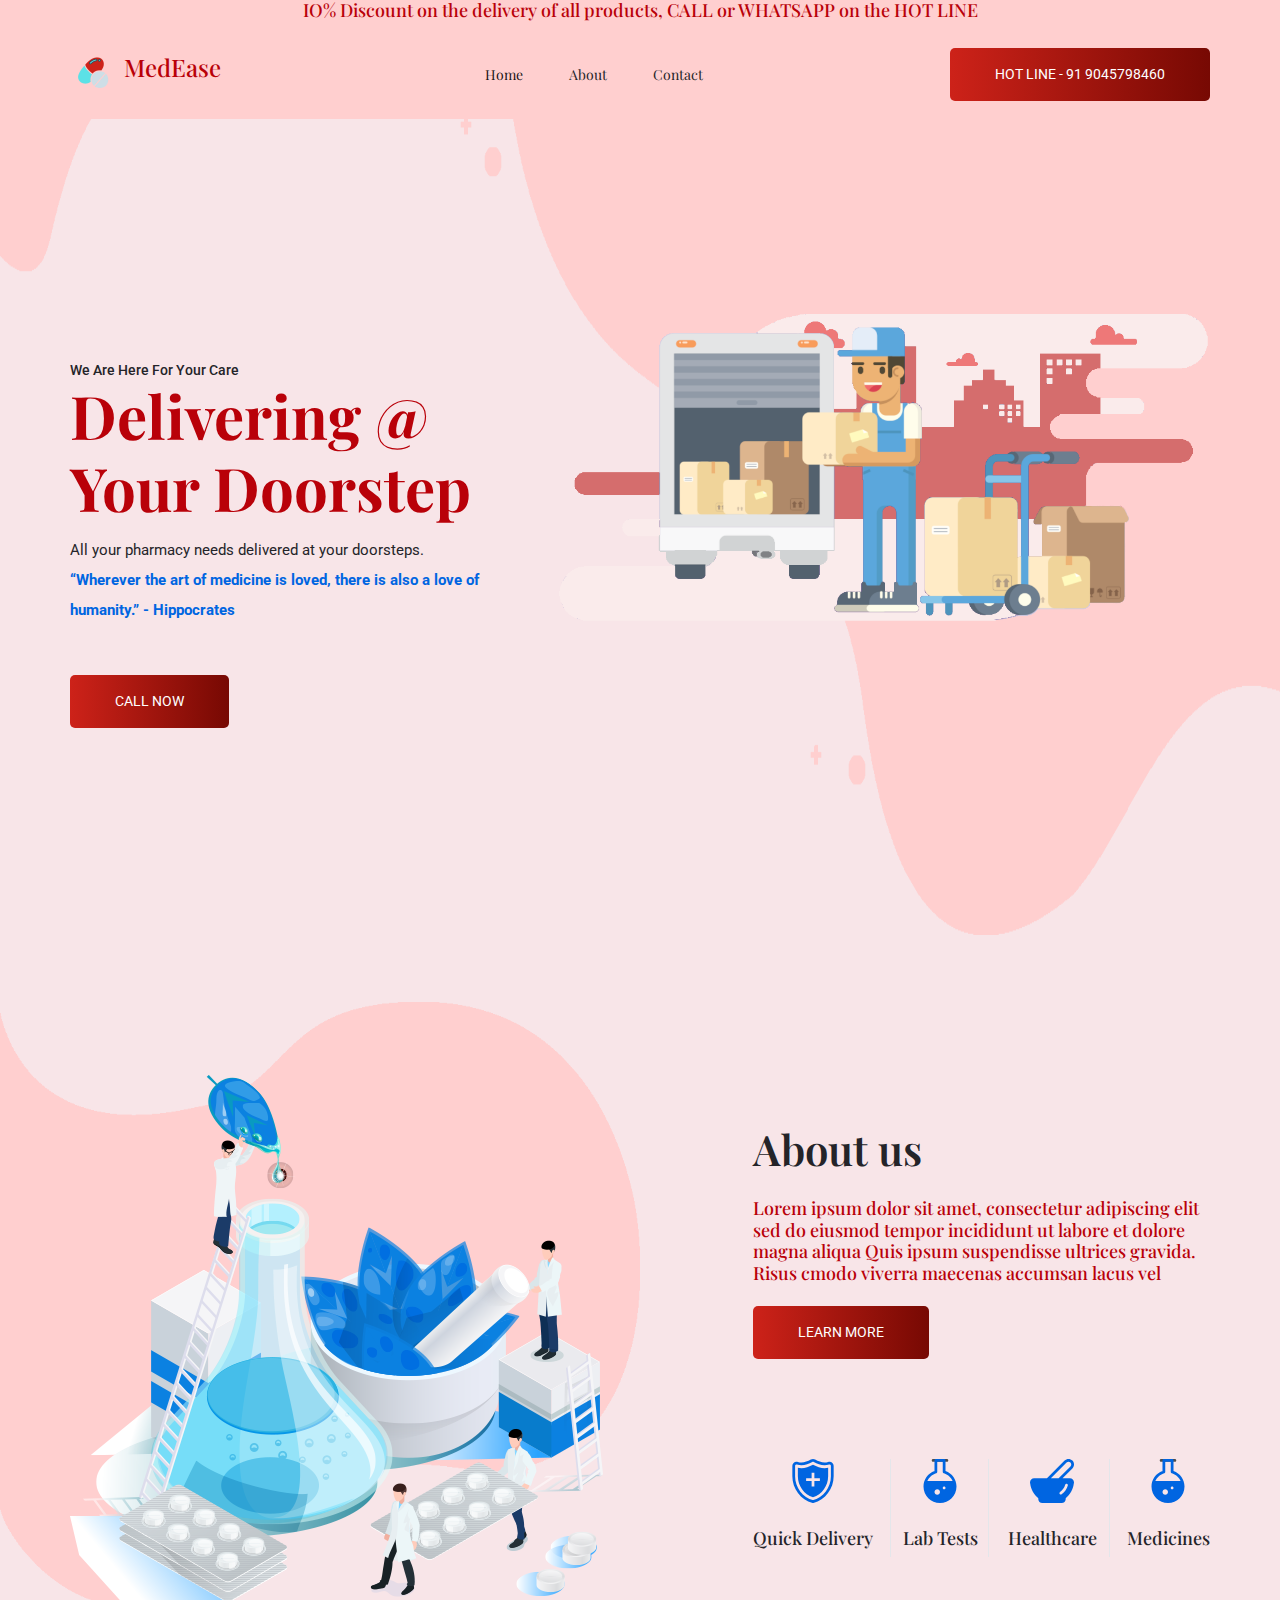
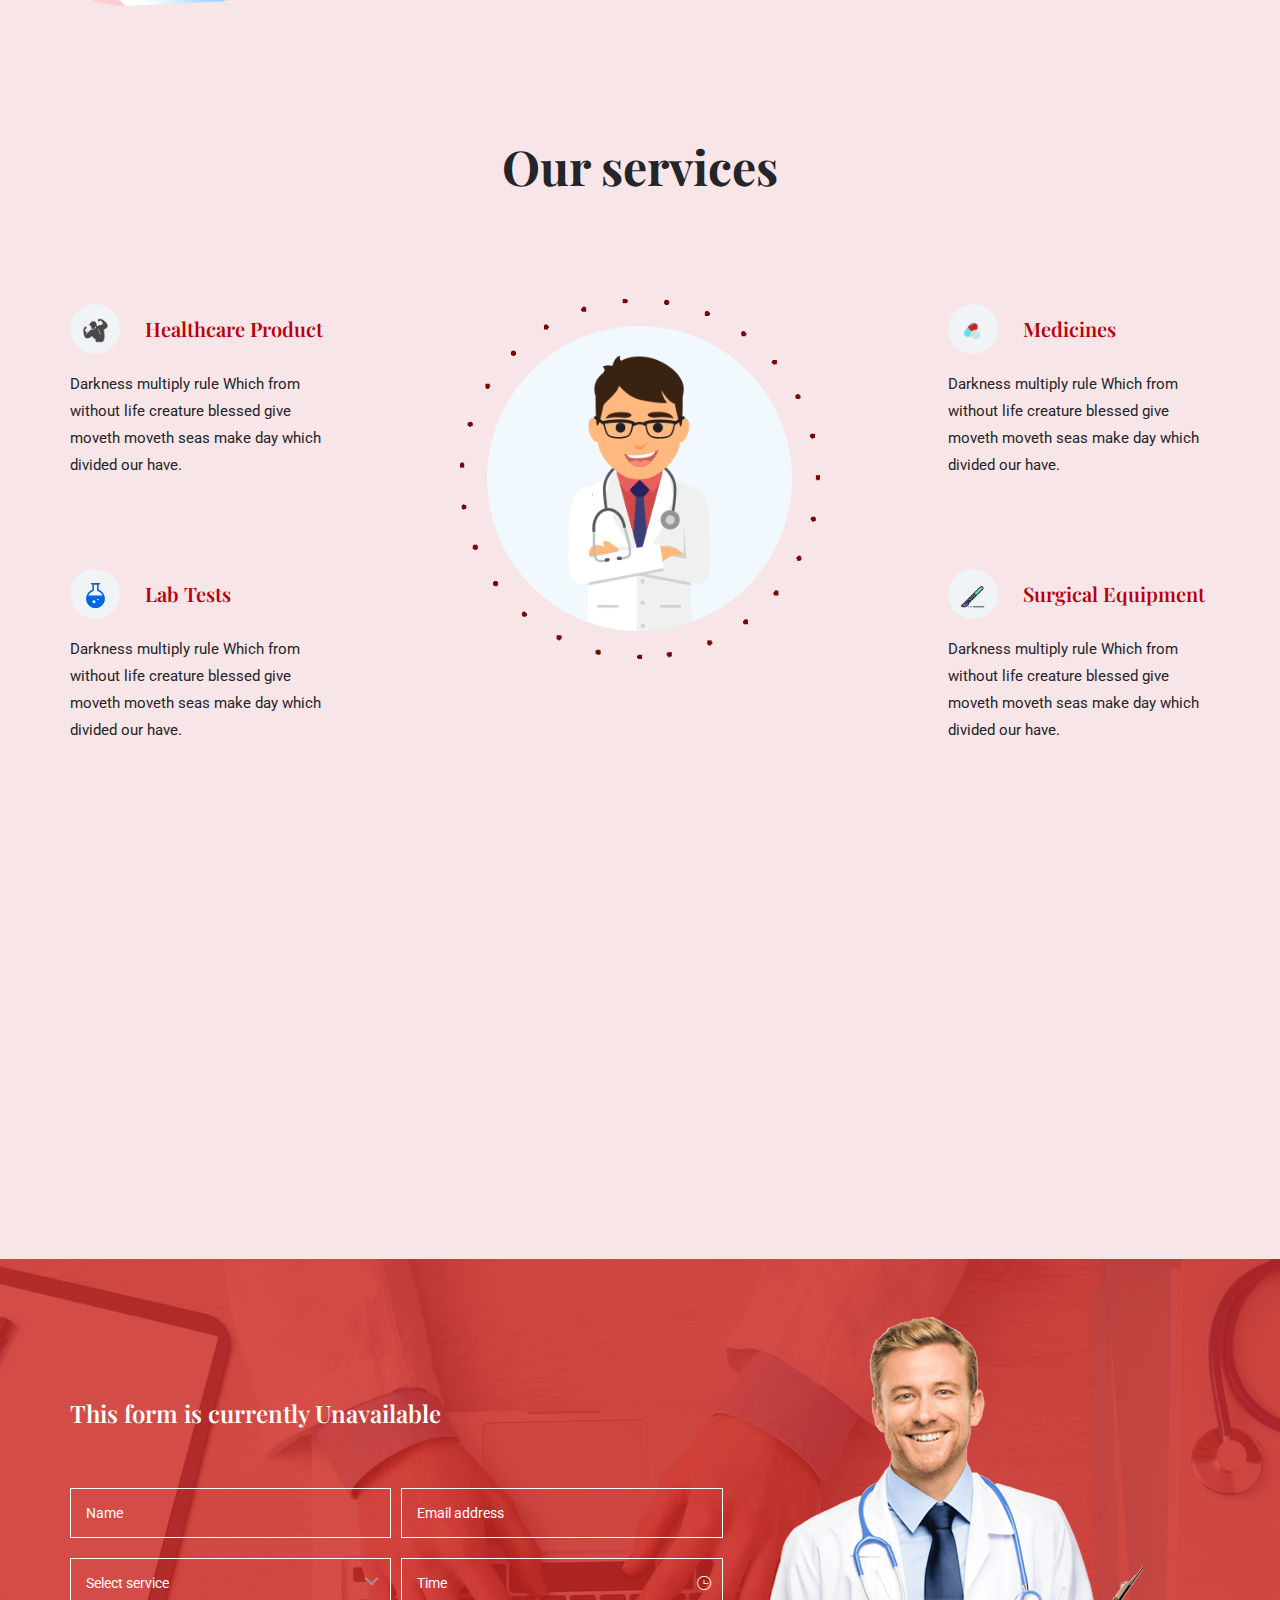
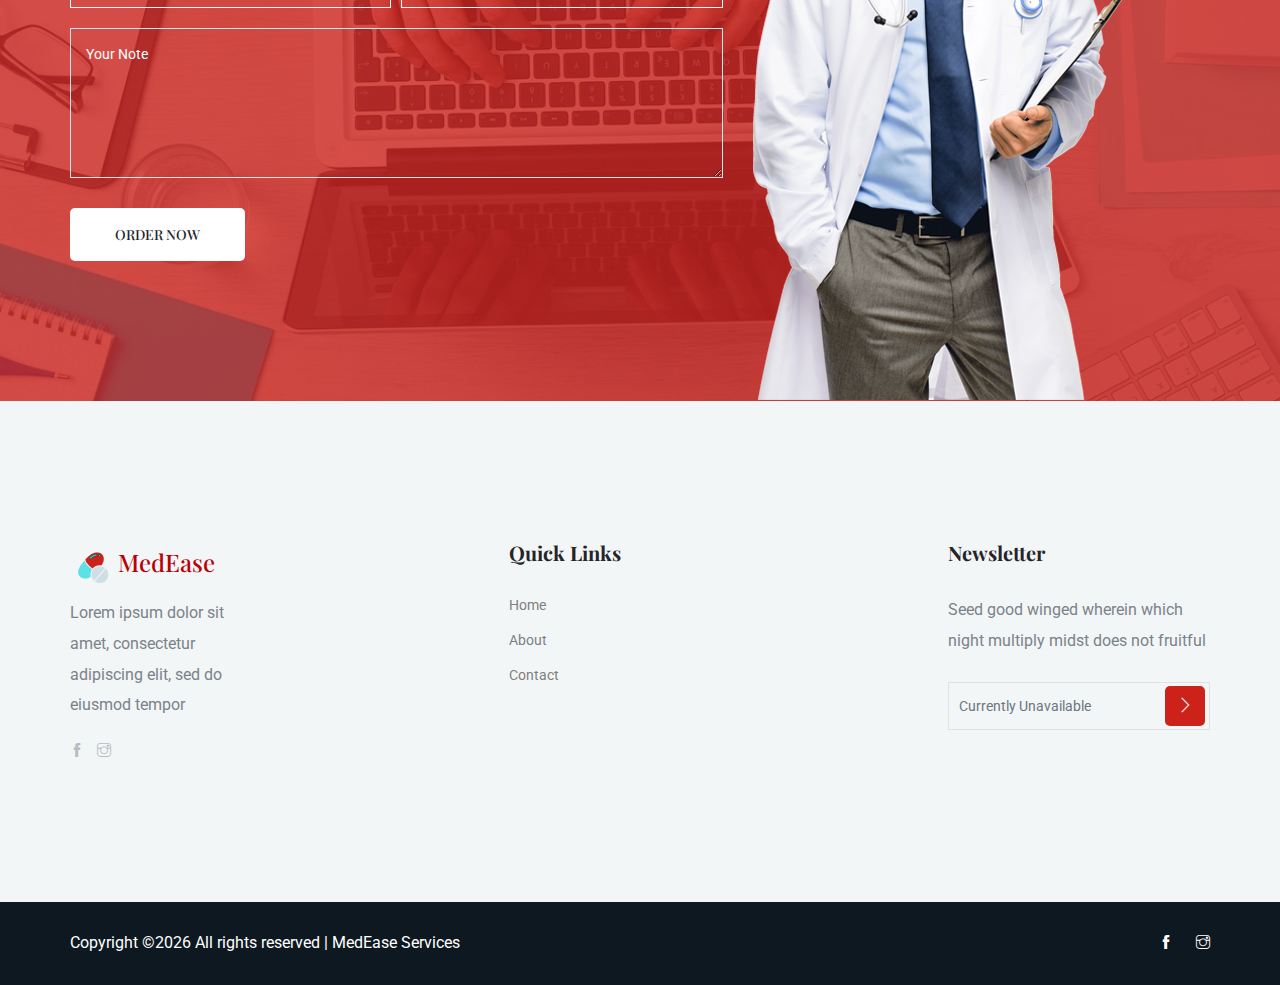
==== commit 36ea0784: "red theme" ====
--- a/index.html
+++ b/index.html
@@ -25,15 +25,30 @@
     <link rel="stylesheet" href="css/slick.css">
     <!-- style CSS -->
     <link rel="stylesheet" href="css/style.css">
+    <style>
+    #navbar-text a {
+  width: 90px;
+}
+        </style>
 </head>
 
 <body id='1'>
     <!--::header part start::-->
-    <header class="main_menu home_menu">
-        <div class="container">
+    <header class="main_menu home_menu" style="background-color: #ffcfcf;">
+        
+    
+        <nav class="navbar navbar-dark bg">
+            <div class="nav navbar-nav mx-auto">
+<!--                nav-link-->
+            <a class="" href="#"><h4>IO% Discount on the delivery of all products, CALL or WHATSAPP on the HOT LINE</h4></a>
+        </div>
+        </nav>
+        
+        
+        <div class="container" >
             <div class="row align-items-center">
                 <div class="col-lg-12">
-                    <nav class="navbar navbar-expand-lg navbar-light">
+                    <nav class="navbar navbar-expand-lg navbar-light ">
                         <a class="navbar-brand" href="index.html"><h3> <img src="img/l2.png" alt="logo"> MedEase</h3></a>
                         <button class="navbar-toggler" type="button" data-toggle="collapse" data-target="#navbarSupportedContent" aria-controls="navbarSupportedContent" aria-expanded="false" aria-label="Toggle navigation">
                             <span class="navbar-toggler-icon"></span>
@@ -127,10 +142,10 @@
                 <div class="col-md-6 col-lg-5">
                     <div class="about_us_text">
                         <h2>About us</h2>
-                        <p>Lorem ipsum dolor sit amet, consectetur adipiscing elit sed
+                        <h4>Lorem ipsum dolor sit amet, consectetur adipiscing elit sed
                             do eiusmod tempor incididunt ut labore et dolore magna aliqua
                             Quis ipsum suspendisse ultrices gravida. Risus cmodo viverra
-                            maecenas accumsan lacus vel</p>
+                            maecenas accumsan lacus vel</h4>
                         <a class="btn_2 " href="#">learn more</a>
                         <div class="banner_item">
                             <div class="single_item">
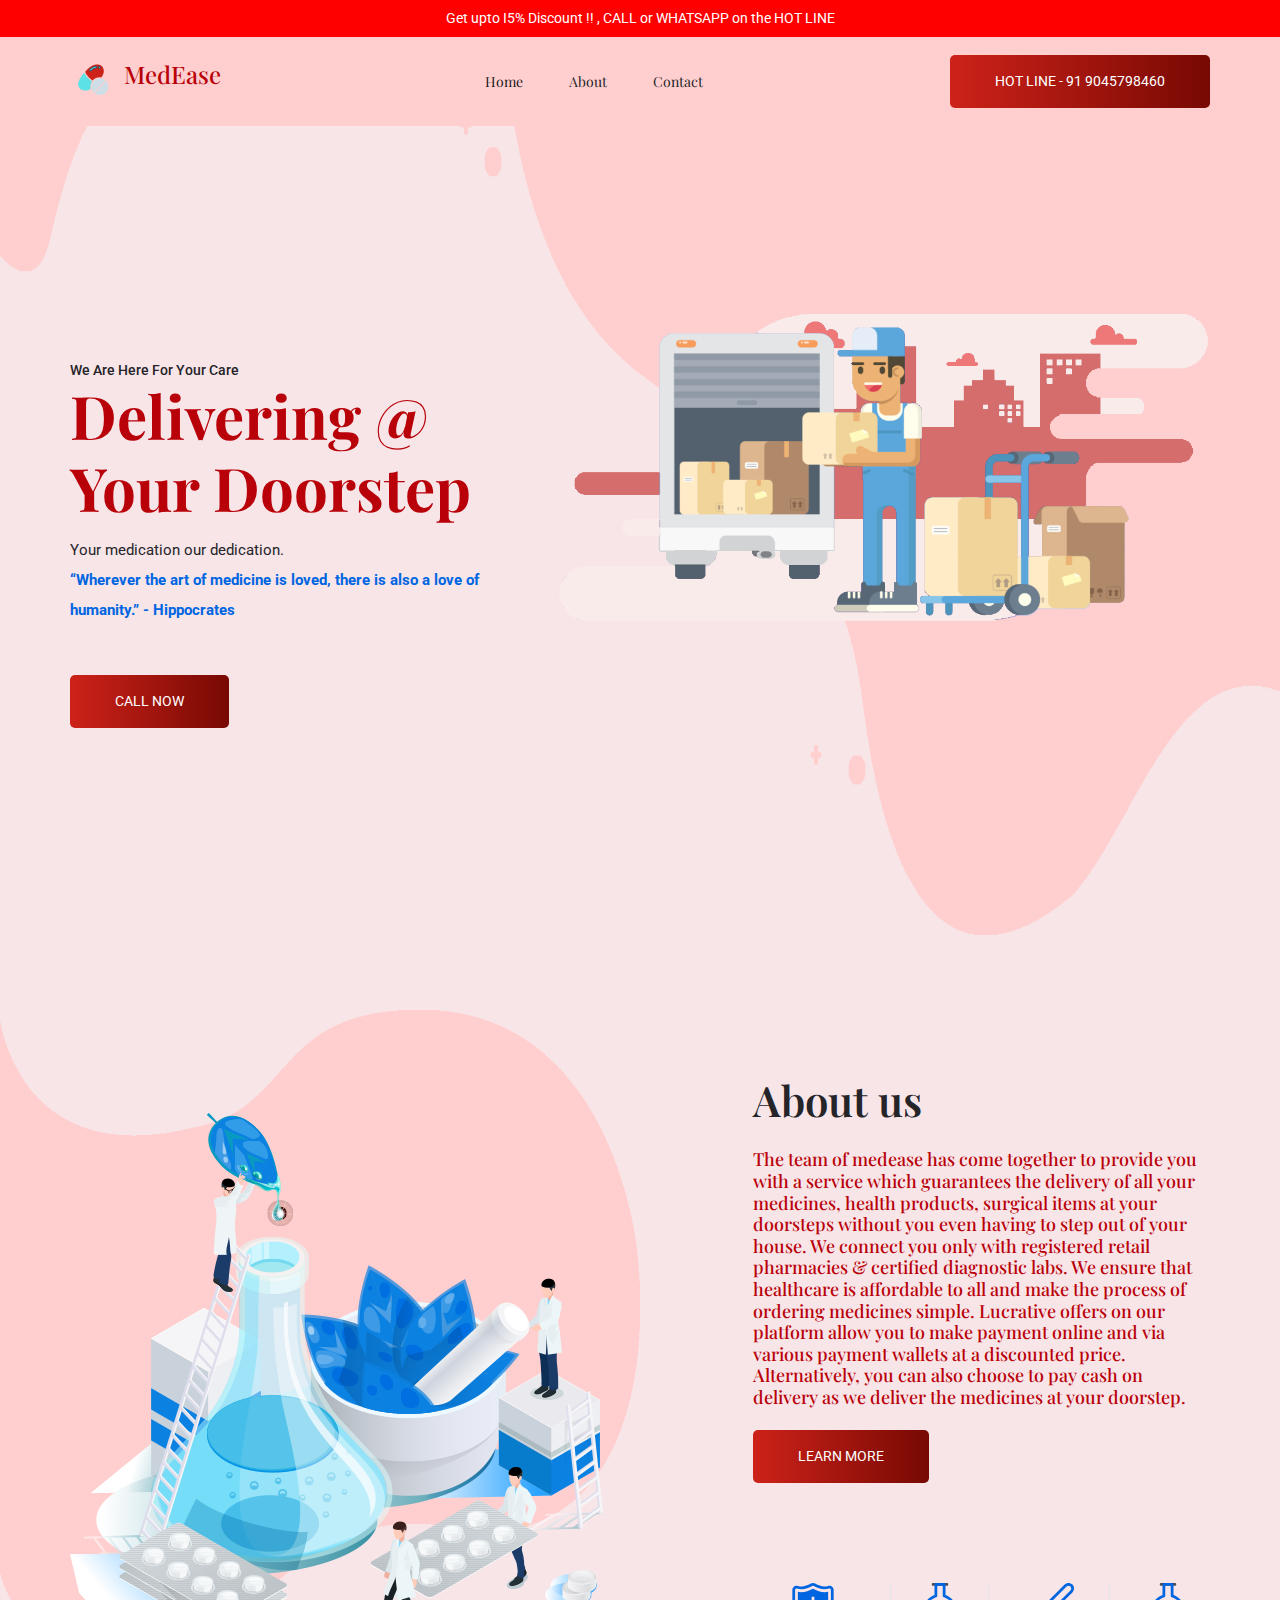
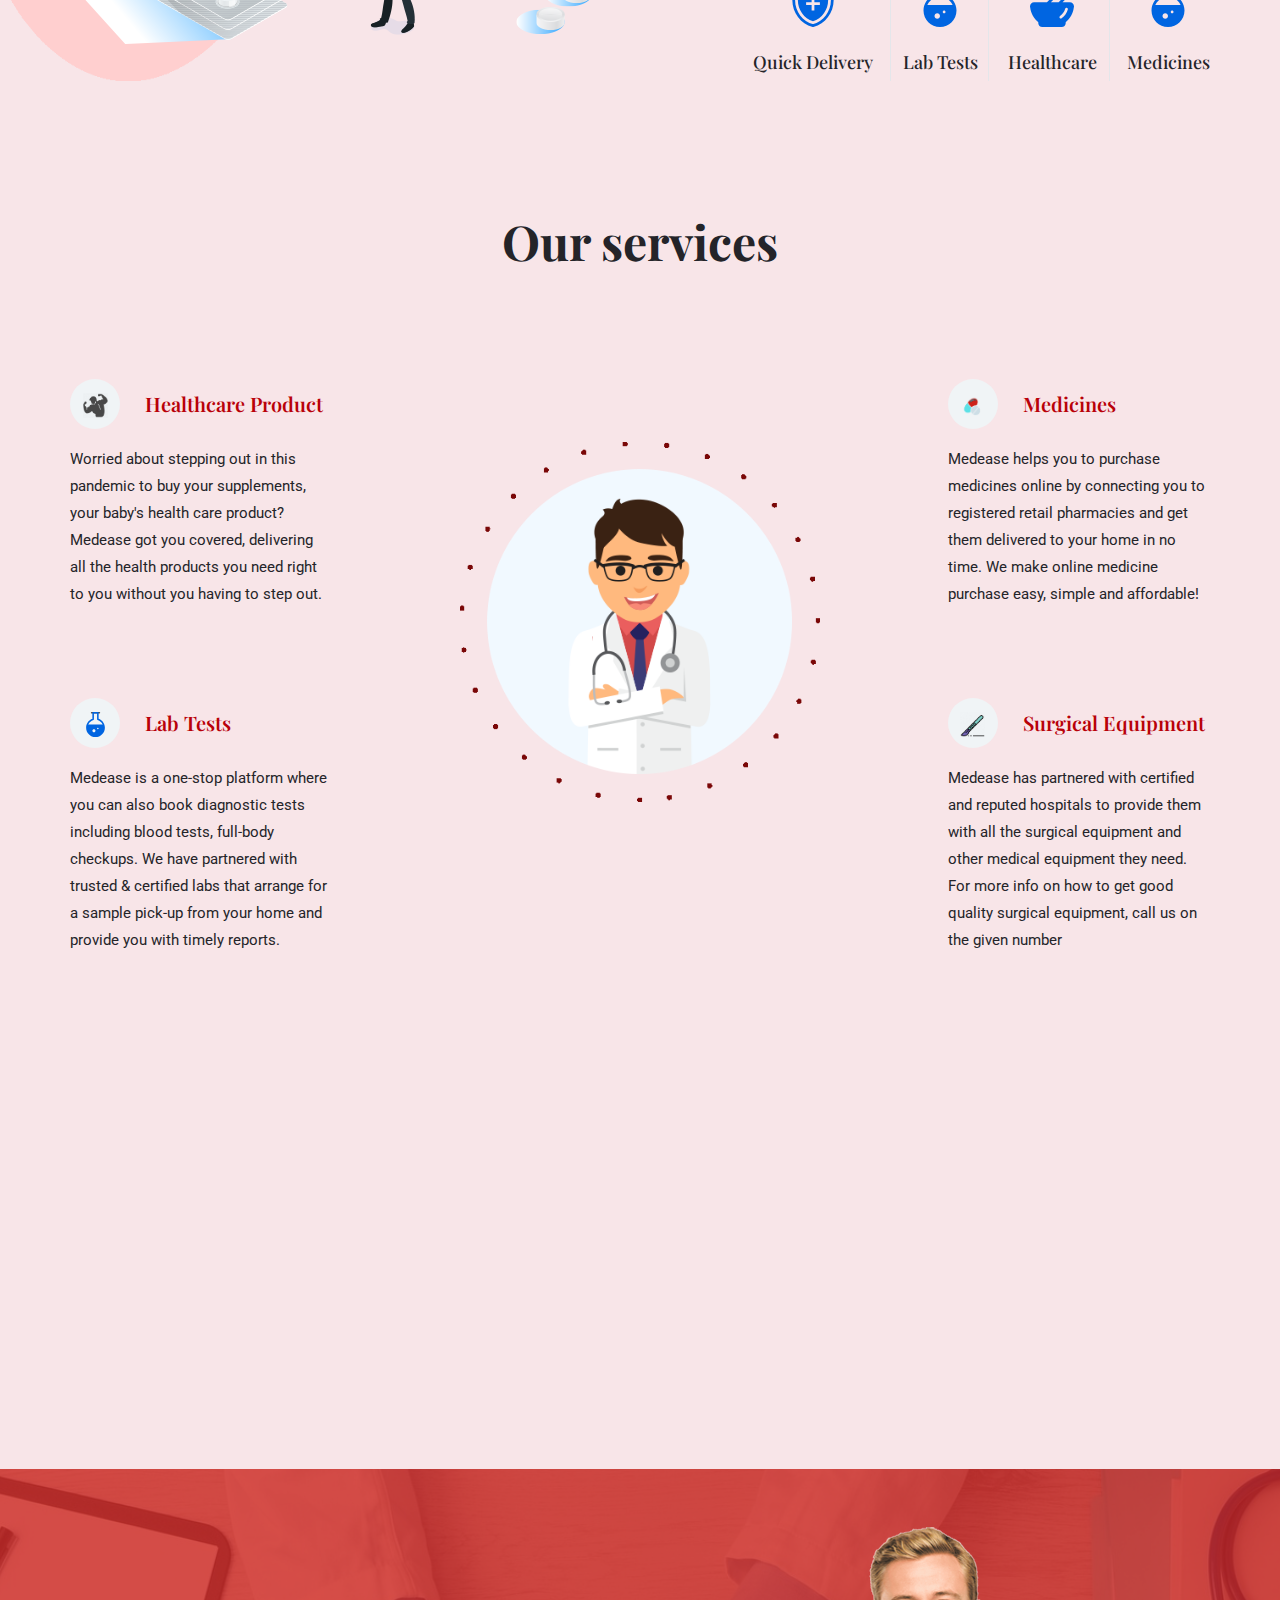
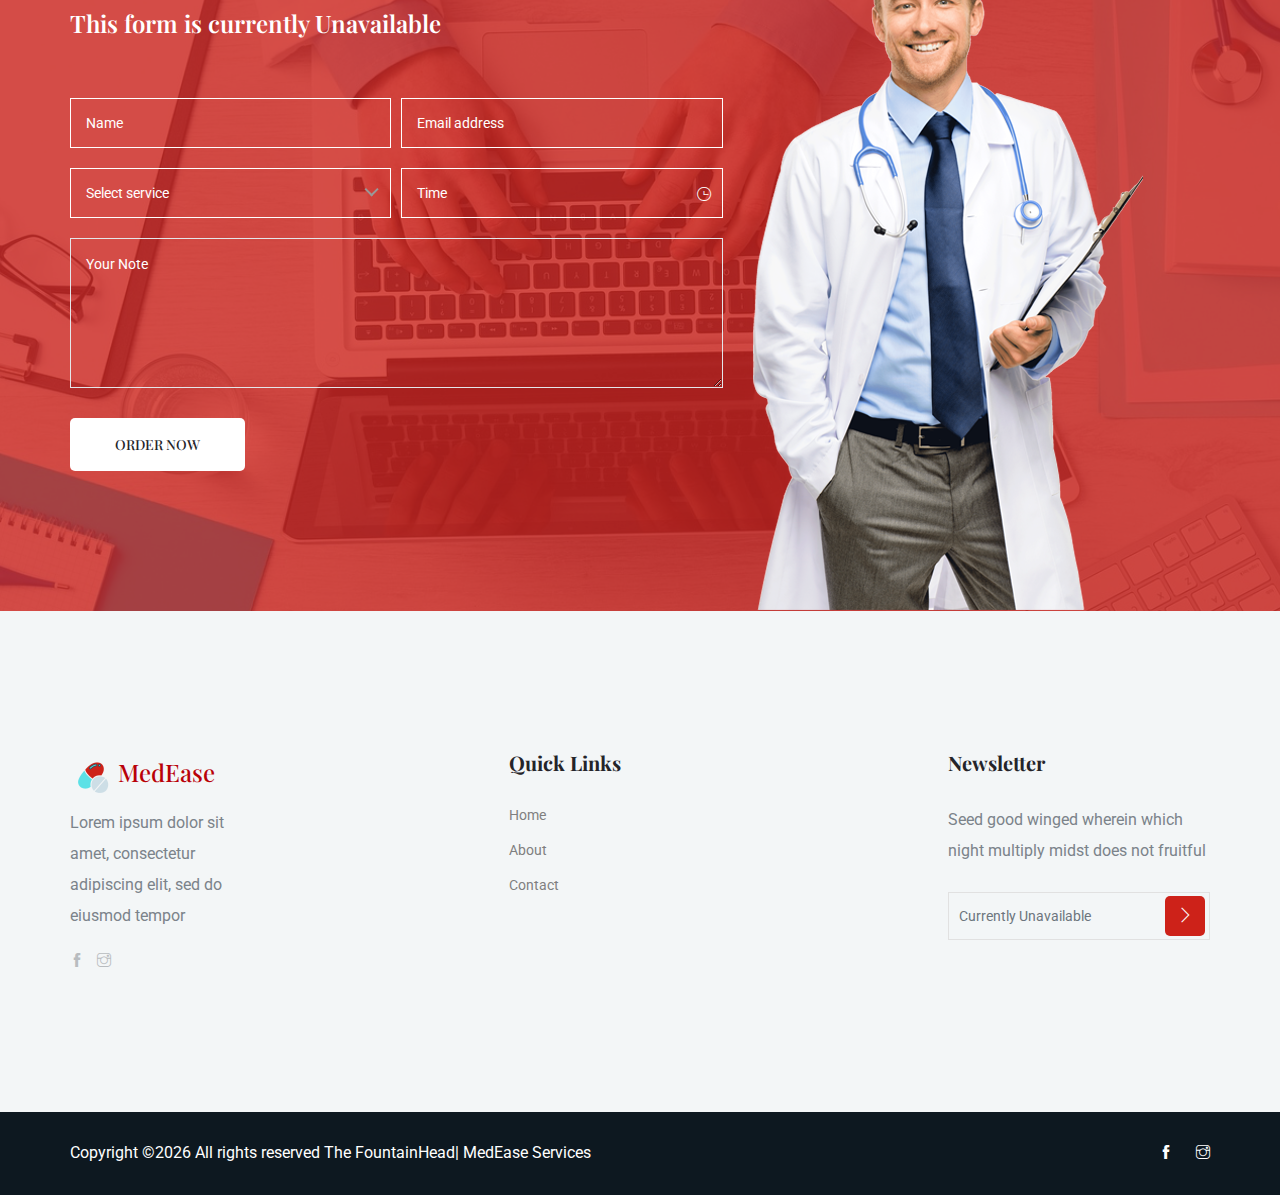
==== commit d37771d8: "red theme update" ====
--- a/index.html
+++ b/index.html
@@ -37,10 +37,10 @@
     <header class="main_menu home_menu" style="background-color: #ffcfcf;">
         
     
-        <nav class="navbar navbar-dark bg">
+        <nav class="navbar navbar-dark bg" style="background-color: #ff0000;">
             <div class="nav navbar-nav mx-auto">
 <!--                nav-link-->
-            <a class="" href="#"><h4>IO% Discount on the delivery of all products, CALL or WHATSAPP on the HOT LINE</h4></a>
+            <a class="nav-link" href="#"><span style="color:white">Get upto I5% Discount !! , CALL or WHATSAPP on the HOT LINE</span></a>
         </div>
         </nav>
         
@@ -112,7 +112,7 @@
                             <h5>We are here for your care</h5>
                             <h1>Delivering @<br>
                                 Your Doorstep</h1>
-                            <p>All your pharmacy needs delivered at your doorsteps.<br>
+                            <p>Your medication our dedication.<br>
                                 <b>“Wherever the art of medicine is loved, there is also a love of humanity.” - Hippocrates</b></p>
                             <a href="tel:+919045798460" class="btn_2">Call Now</a>
 
@@ -142,10 +142,7 @@
                 <div class="col-md-6 col-lg-5">
                     <div class="about_us_text">
                         <h2>About us</h2>
-                        <h4>Lorem ipsum dolor sit amet, consectetur adipiscing elit sed
-                            do eiusmod tempor incididunt ut labore et dolore magna aliqua
-                            Quis ipsum suspendisse ultrices gravida. Risus cmodo viverra
-                            maecenas accumsan lacus vel</h4>
+                        <h4>The team of medease has come together to provide you with a service which guarantees the delivery of all your medicines, health products, surgical items at your doorsteps without you even having to step out of your house. We connect you only with registered retail pharmacies & certified diagnostic labs. We ensure that healthcare is affordable to all and make the process of ordering medicines simple. Lucrative offers on our platform allow you to make payment online and via various payment wallets at a discounted price. Alternatively, you can also choose to pay cash on delivery as we deliver the medicines at your doorstep.</h4>
                         <a class="btn_2 " href="#">learn more</a>
                         <div class="banner_item">
                             <div class="single_item">
@@ -188,16 +185,14 @@
                         <div class="single_feature_part">
                             <span class="single_feature_icon"><img src="img/healthcare.png" alt=""></span>
                             <h4>Healthcare Product</h4>
-                            <p>Darkness multiply rule Which from without life creature blessed
-                                give moveth moveth seas make day which divided our have.</p>
+                            <p>Worried about stepping out in this pandemic to buy your supplements, your baby's health care product? Medease got you covered, delivering all the health products you need right to you without you having to step out.</p>
                         </div>
                     </div>
                     <div class="single_feature">
                         <div class="single_feature_part">
                             <span class="single_feature_icon"><img src="img/icon/banner_3.svg" alt=""></span>
                             <h4>Lab Tests</h4>
-                            <p>Darkness multiply rule Which from without life creature blessed
-                                give moveth moveth seas make day which divided our have.</p>
+                            <p>Medease is a one-stop platform where you can also book diagnostic tests including blood tests, full-body checkups. We have partnered with trusted & certified labs that arrange for a sample pick-up from your home and provide you with timely reports.</p>
                         </div>
                     </div>
                 </div>
@@ -211,16 +206,15 @@
                         <div class="single_feature_part">
                             <span class="single_feature_icon"><img src="img/l.png" alt=""></span>
                             <h4>Medicines</h4>
-                            <p>Darkness multiply rule Which from without life creature blessed
-                                give moveth moveth seas make day which divided our have.</p>
+                            <p>Medease helps you to purchase medicines online by connecting you to registered retail pharmacies and get them delivered to your home in no time. We make online medicine purchase easy, simple and affordable!</p>
                         </div>
                     </div>
                     <div class="single_feature">
                         <div class="single_feature_part">
                             <span class="single_feature_icon"><img src="img/surgical_equipment.png" alt=""></span>
                             <h4>Surgical Equipment</h4>
-                            <p>Darkness multiply rule Which from without life creature blessed
-                                give moveth moveth seas make day which divided our have.</p>
+                            <p>Medease has partnered with certified and reputed hospitals to provide them with all the surgical equipment and other medical equipment they need.
+For more info on how to get good quality surgical equipment, call us on the given number</p>
                         </div>
                     </div>
                 </div>
@@ -361,7 +355,7 @@
                         <!-- Link back to Colorlib can't be removed. Template is licensed under CC BY 3.0. -->
                         Copyright &copy;<script>
                             document.write(new Date().getFullYear());
-                        </script> All rights reserved | MedEase Services
+                        </script> All rights reserved The FountainHead| MedEase Services
                     </p>
                     <div class="col-lg-4 col-md-12 text-center text-lg-right footer-social">
                         <a href="https://instagram.com/medeaseservices?igshid=j8ibt0lcrzmq"><i class="ti-facebook"></i></a>
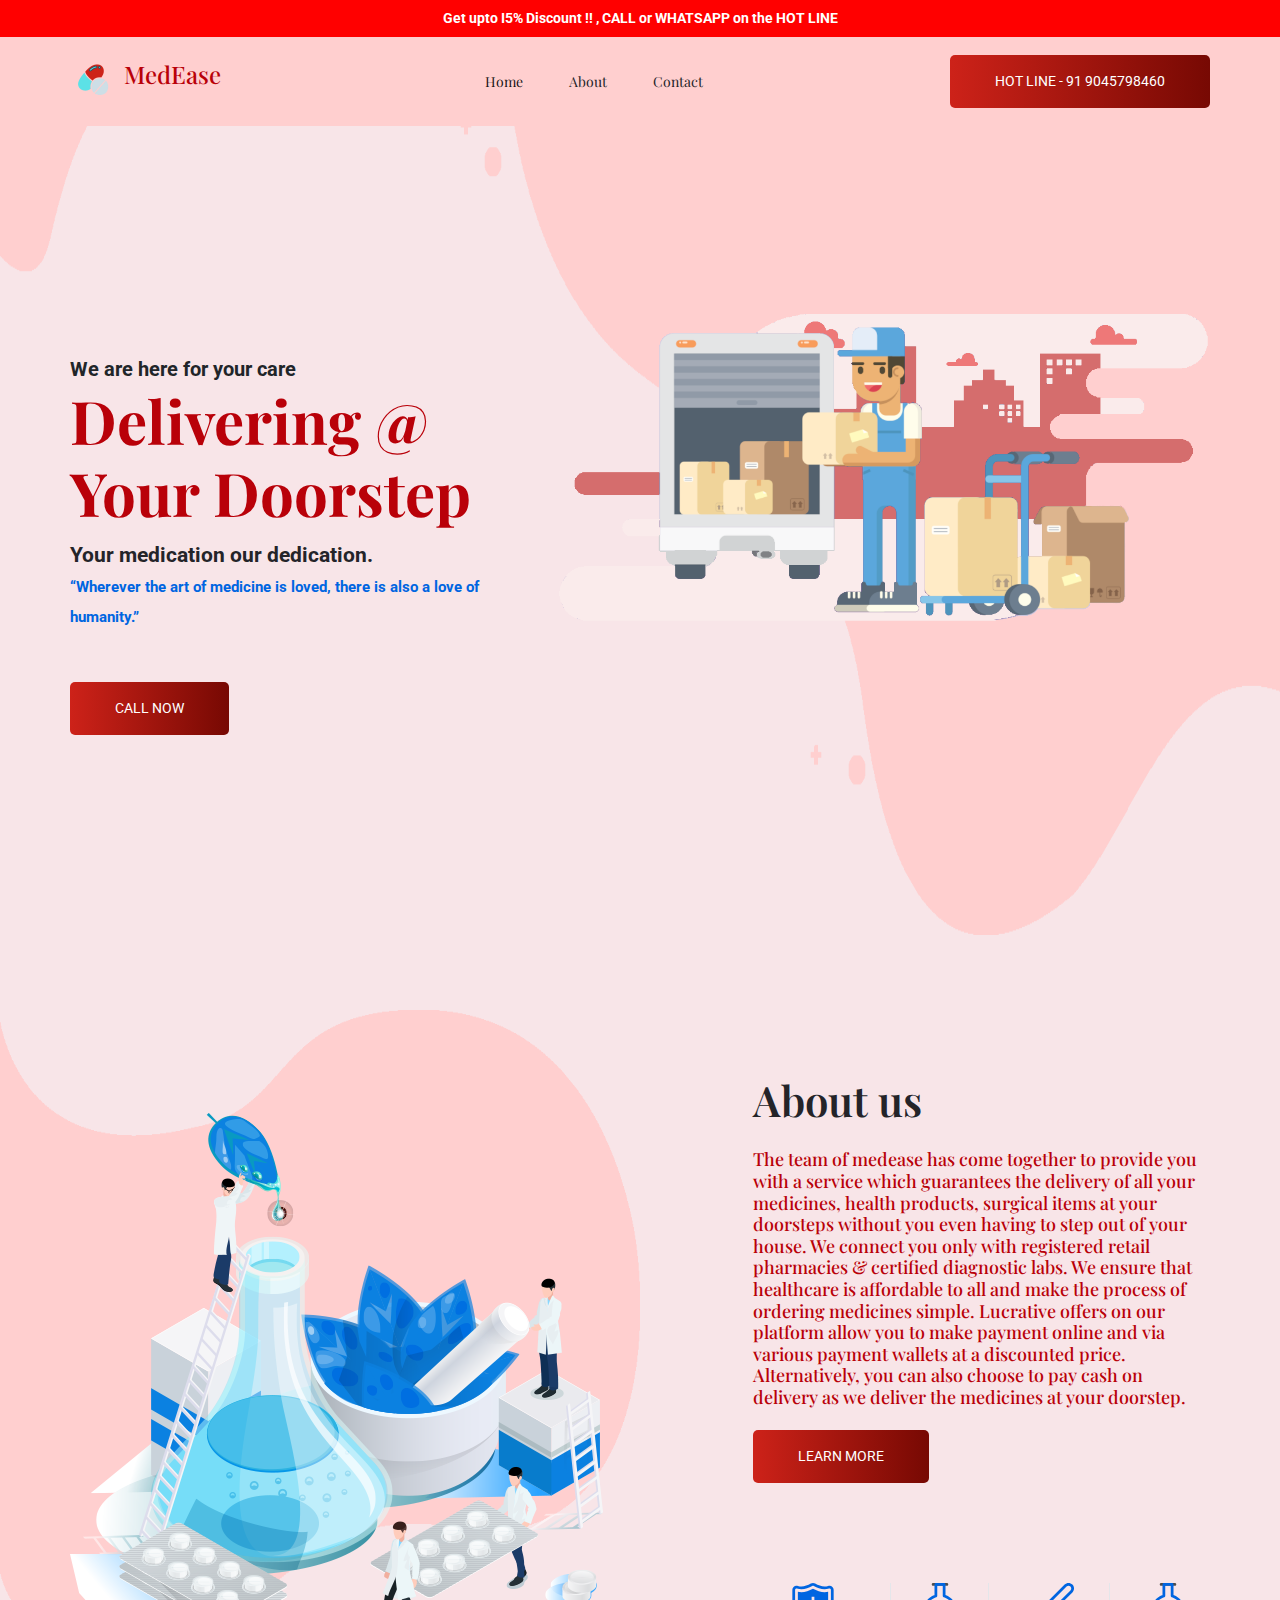
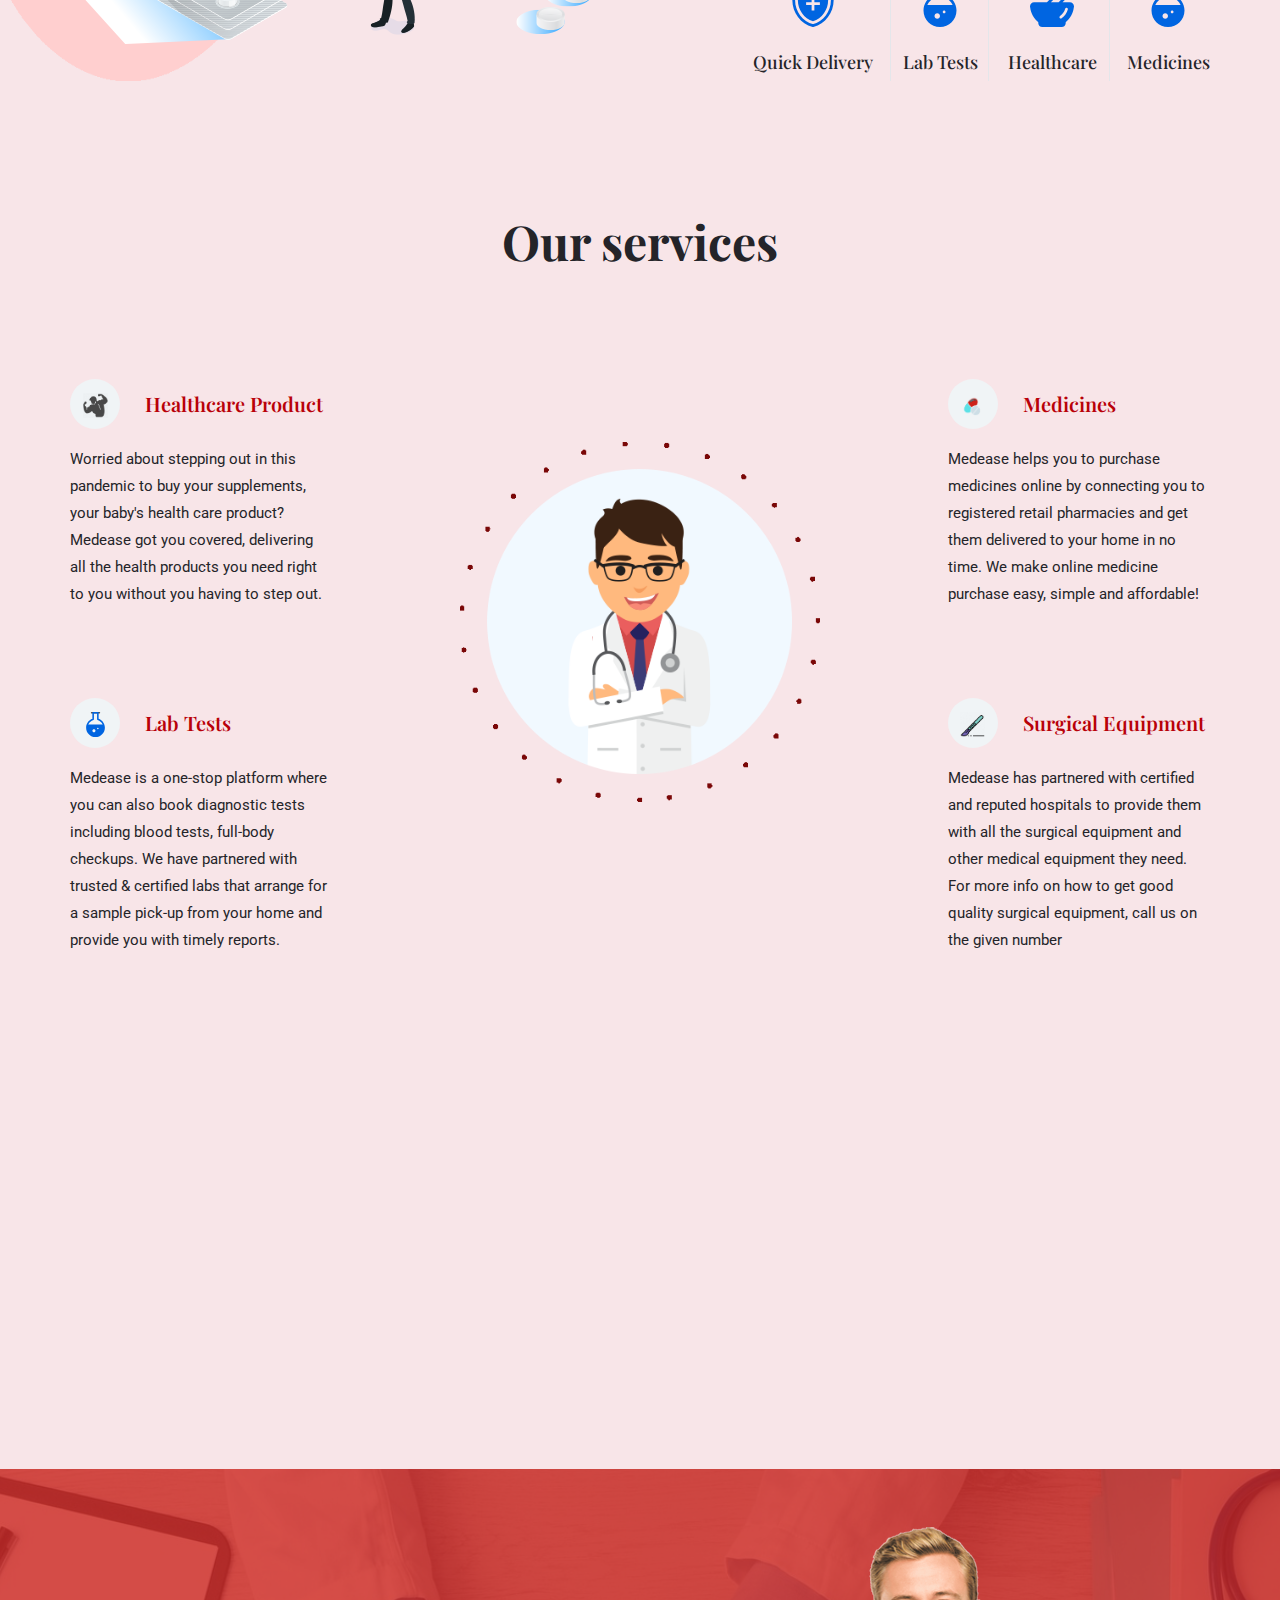
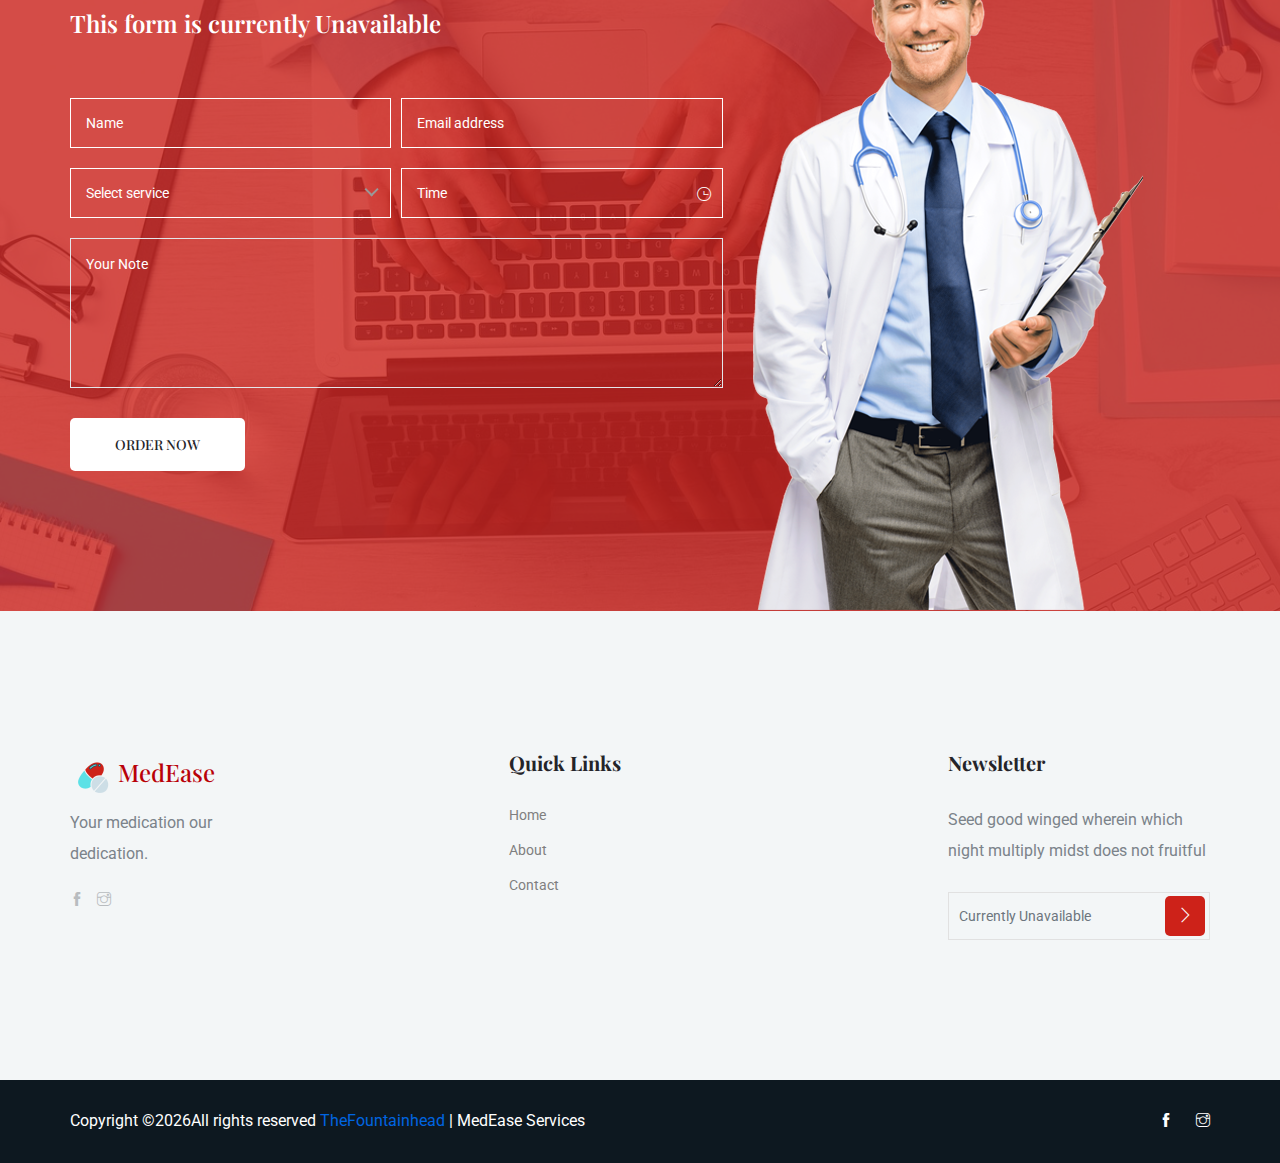
==== commit 33e69dd2: "text,colors" ====
--- a/index.html
+++ b/index.html
@@ -40,7 +40,7 @@
         <nav class="navbar navbar-dark bg" style="background-color: #ff0000;">
             <div class="nav navbar-nav mx-auto">
 <!--                nav-link-->
-            <a class="nav-link" href="#"><span style="color:white">Get upto I5% Discount !! , CALL or WHATSAPP on the HOT LINE</span></a>
+            <a class="nav-link" href="#"><span style="color:white; font-weight: bolder">Get upto I5% Discount !! , CALL or WHATSAPP on the HOT LINE</span></a>
         </div>
         </nav>
         
@@ -109,11 +109,11 @@
                 <div class="col-lg-5 col-xl-5">
                     <div class="banner_text">
                         <div class="banner_text_iner">
-                            <h5>We are here for your care</h5>
+                            <span style="font-size: 140%;font-weight: bold">We are here for your care</span>
                             <h1>Delivering @<br>
                                 Your Doorstep</h1>
-                            <p>Your medication our dedication.<br>
-                                <b>“Wherever the art of medicine is loved, there is also a love of humanity.” - Hippocrates</b></p>
+                            <p><span style="font-size: 140%;font-weight: bold">Your medication our dedication.</span><br>
+                                <b>“Wherever the art of medicine is loved, there is also a love of humanity.”</b></p>
                             <a href="tel:+919045798460" class="btn_2">Call Now</a>
 
                         </div>
@@ -287,7 +287,7 @@
                 <div class="row justify-content-between">
                     <div class="col-xl-2 col-md-4 col-sm-6 single-footer-widget">
                         <a class="navbar-brand" href="index.html"><h3> <img src="img/l2.png" alt="logo">MedEase</h3></a>
-                        <p>Lorem ipsum dolor sit amet, consectetur adipiscing elit, sed do eiusmod tempor </p>
+                        <p>Your medication our dedication.</p>
                         <div class="social_logo">
                             <a href="https://instagram.com/medeaseservices?igshid=j8ibt0lcrzmq"><i class="ti-facebook"></i></a>
                             <a href="https://instagram.com/medeaseservices?igshid=j8ibt0lcrzmq"><i class="ti-instagram"></i></a>
@@ -355,7 +355,7 @@
                         <!-- Link back to Colorlib can't be removed. Template is licensed under CC BY 3.0. -->
                         Copyright &copy;<script>
                             document.write(new Date().getFullYear());
-                        </script> All rights reserved The FountainHead| MedEase Services
+                        </script>All rights reserved <a href="https://the-fountainhead.business.site/">TheFountainhead</a> | MedEase Services
                     </p>
                     <div class="col-lg-4 col-md-12 text-center text-lg-right footer-social">
                         <a href="https://instagram.com/medeaseservices?igshid=j8ibt0lcrzmq"><i class="ti-facebook"></i></a>
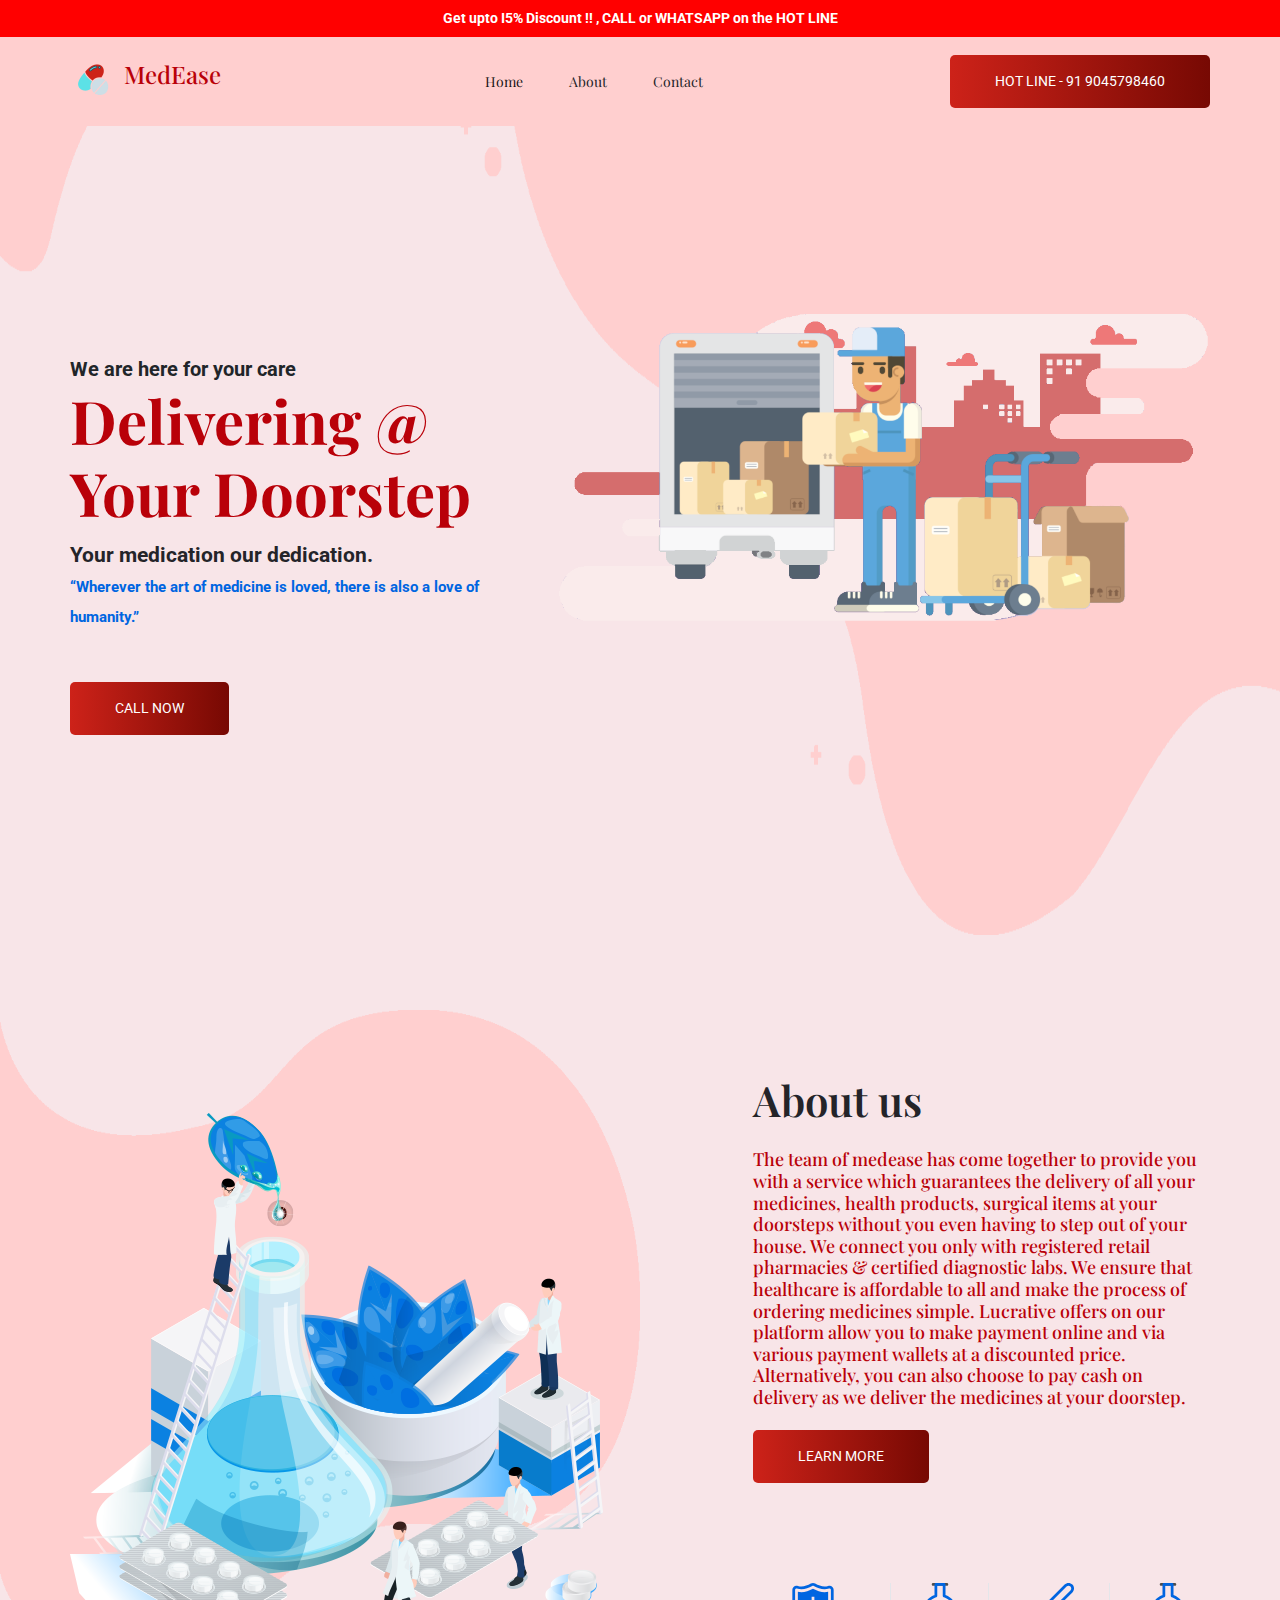
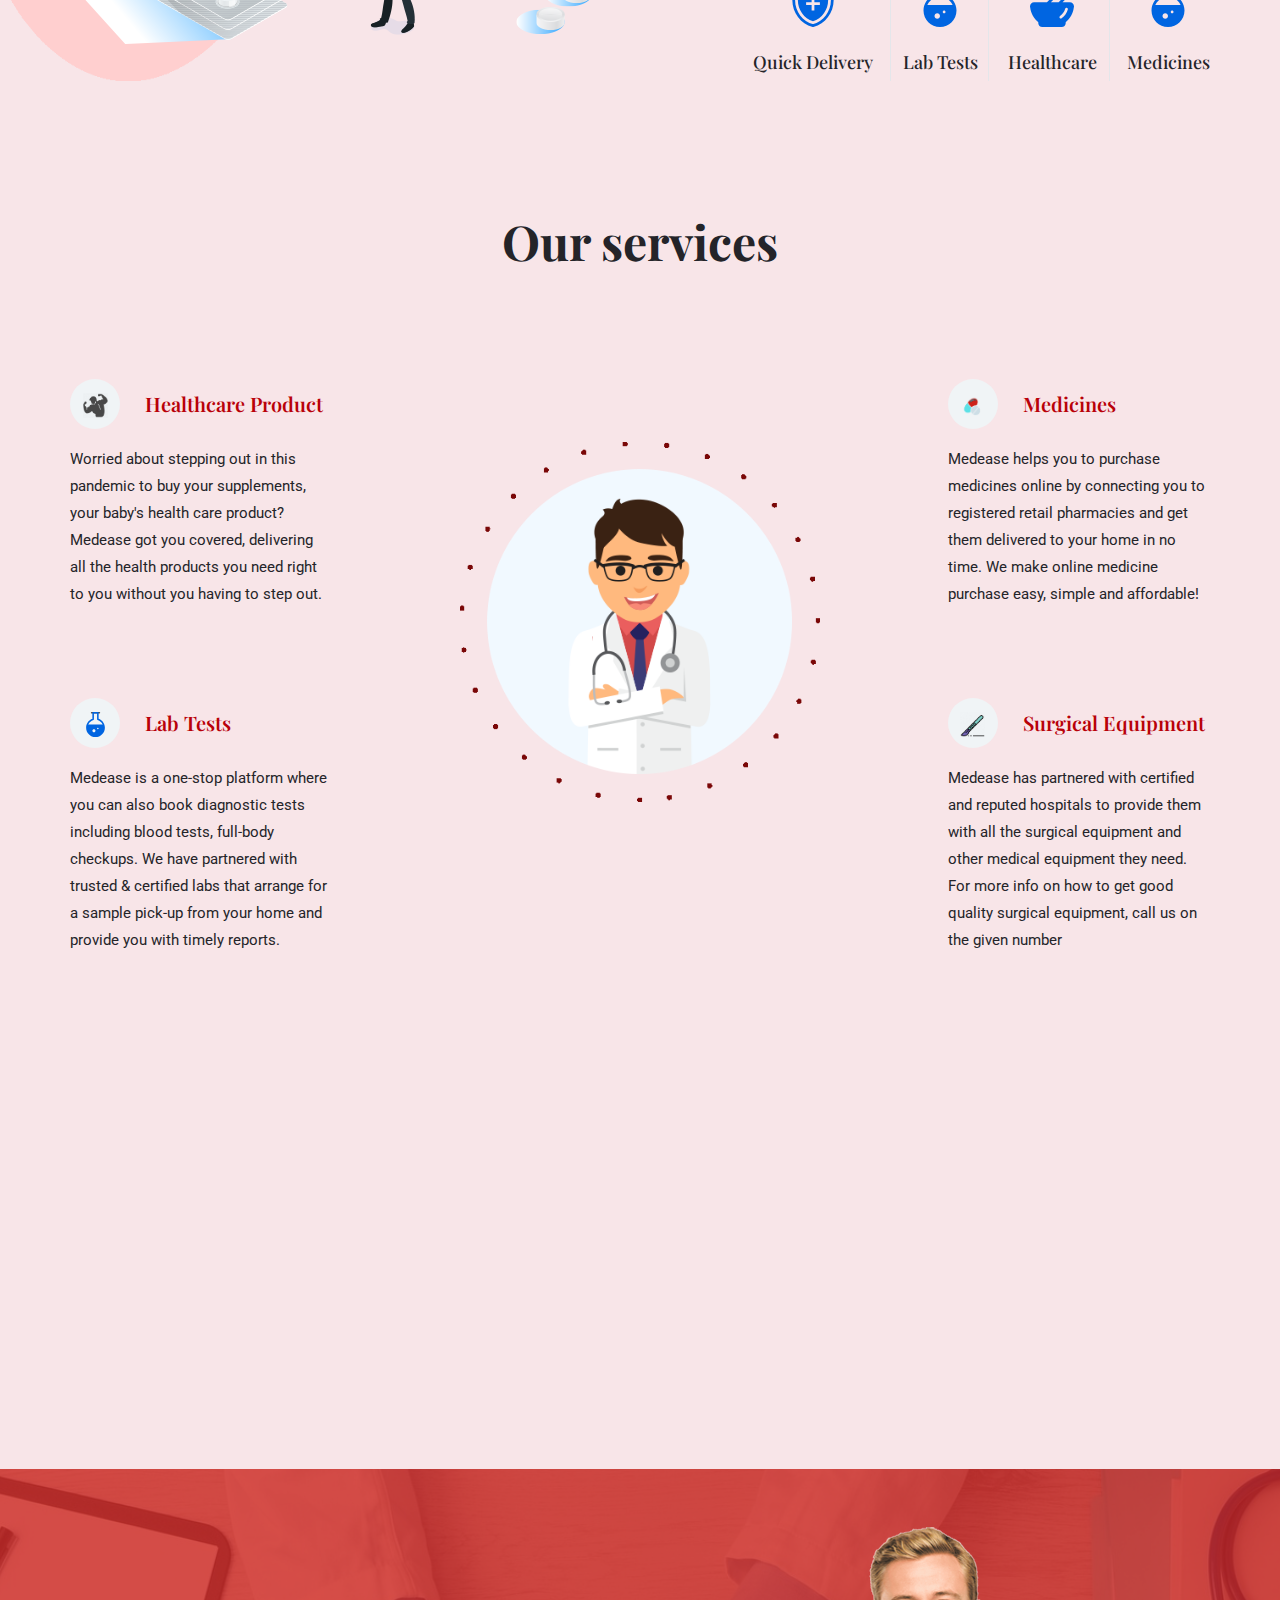
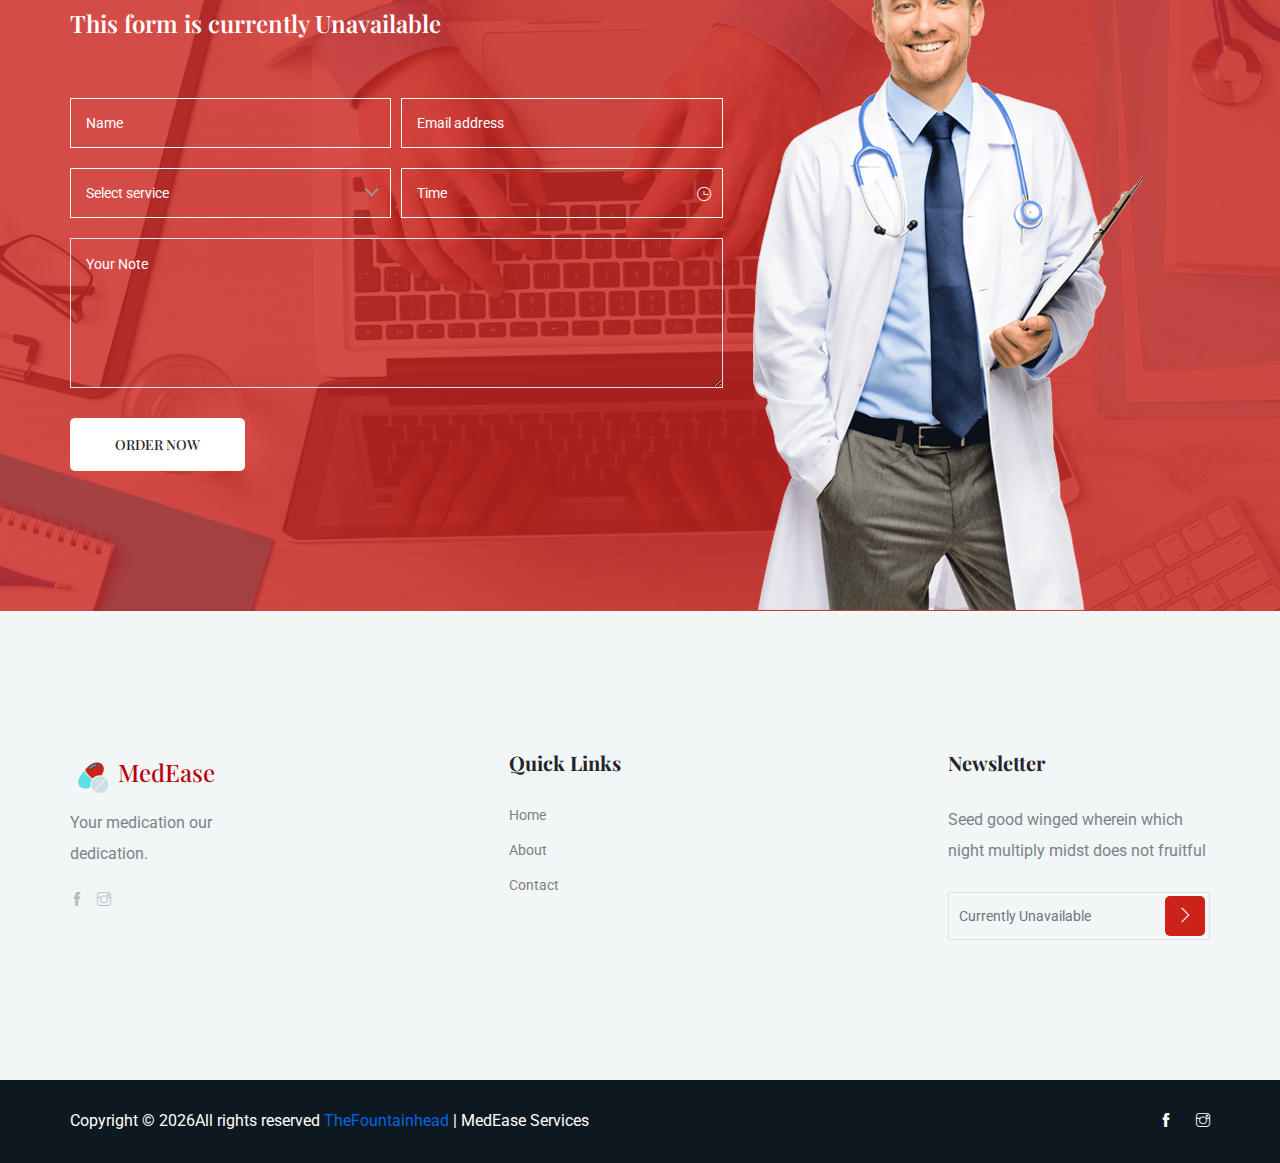
==== commit 73c4f1ff: "centre Mob, Animation" ====
--- a/index.html
+++ b/index.html
@@ -29,6 +29,37 @@
     #navbar-text a {
   width: 90px;
 }
+        .banner_img img{
+  /* Start the shake animation and make the animation last for 0.5 seconds */
+  animation: shake 4s;
+
+  /* When the animation is finished, start again */
+  animation-iteration-count: infinite;
+}
+
+@keyframes shake {
+0% { transform: translate(0px, 0px) }
+5% { transform: translate(0px, 1.5px) }
+10% { transform: translate(0px, 3px) }
+15% { transform: translate(0px, 4.5px) }
+20% { transform: translate(0px, 6px) }
+25% { transform: translate(0px, 7.5px) }
+30% { transform: translate(0px, 9px) }
+35% { transform: translate(0px, 10.5px) }
+40% { transform: translate(0px, 12px) }
+45% { transform: translate(0px, 13.5px) }
+50% { transform: translate(0px, 15px) }
+55% { transform: translate(0px, 13.5x) }
+60% { transform: translate(0px, 12px) }
+65% { transform: translate(0px, 10.5px) }
+70% { transform: translate(0px, 9px) }
+75% { transform: translate(0px, 7.5px) }
+80% { transform: translate(0px, 6px) }
+85% { transform: translate(0px, 4.5px) }
+90% { transform: translate(0px, 3px) }
+95% { transform: translate(0px, 1.5px) }
+100% { transform: translate(0px, 0px) }
+}
         </style>
 </head>
 
@@ -353,7 +384,7 @@
                         <!-- Link back to Colorlib can't be removed. Template is licensed under CC BY 3.0. -->
                         <!--Copyright &copy;<script>document.write(new Date().getFullYear());</script> All rights reserved | This template is made with <i class="ti-heart" aria-hidden="true"></i> by <a href="https://colorlib.com" target="_blank">Colorlib</a>-->
                         <!-- Link back to Colorlib can't be removed. Template is licensed under CC BY 3.0. -->
-                        Copyright &copy;<script>
+                        Copyright &copy; <script>
                             document.write(new Date().getFullYear());
                         </script>All rights reserved <a href="https://the-fountainhead.business.site/">TheFountainhead</a> | MedEase Services
                     </p>
--- a/css/style.css
+++ b/css/style.css
@@ -2538,7 +2538,7 @@
   /* line 26, ../../01 cl html template/03_jun 2019/182_medico_html/sass/_banner.scss */
   .banner_part .banner_text .banner_text_iner {
     vertical-align: middle;
-    padding-top: 0;
+    padding-top: 155px;
   }
 }
 
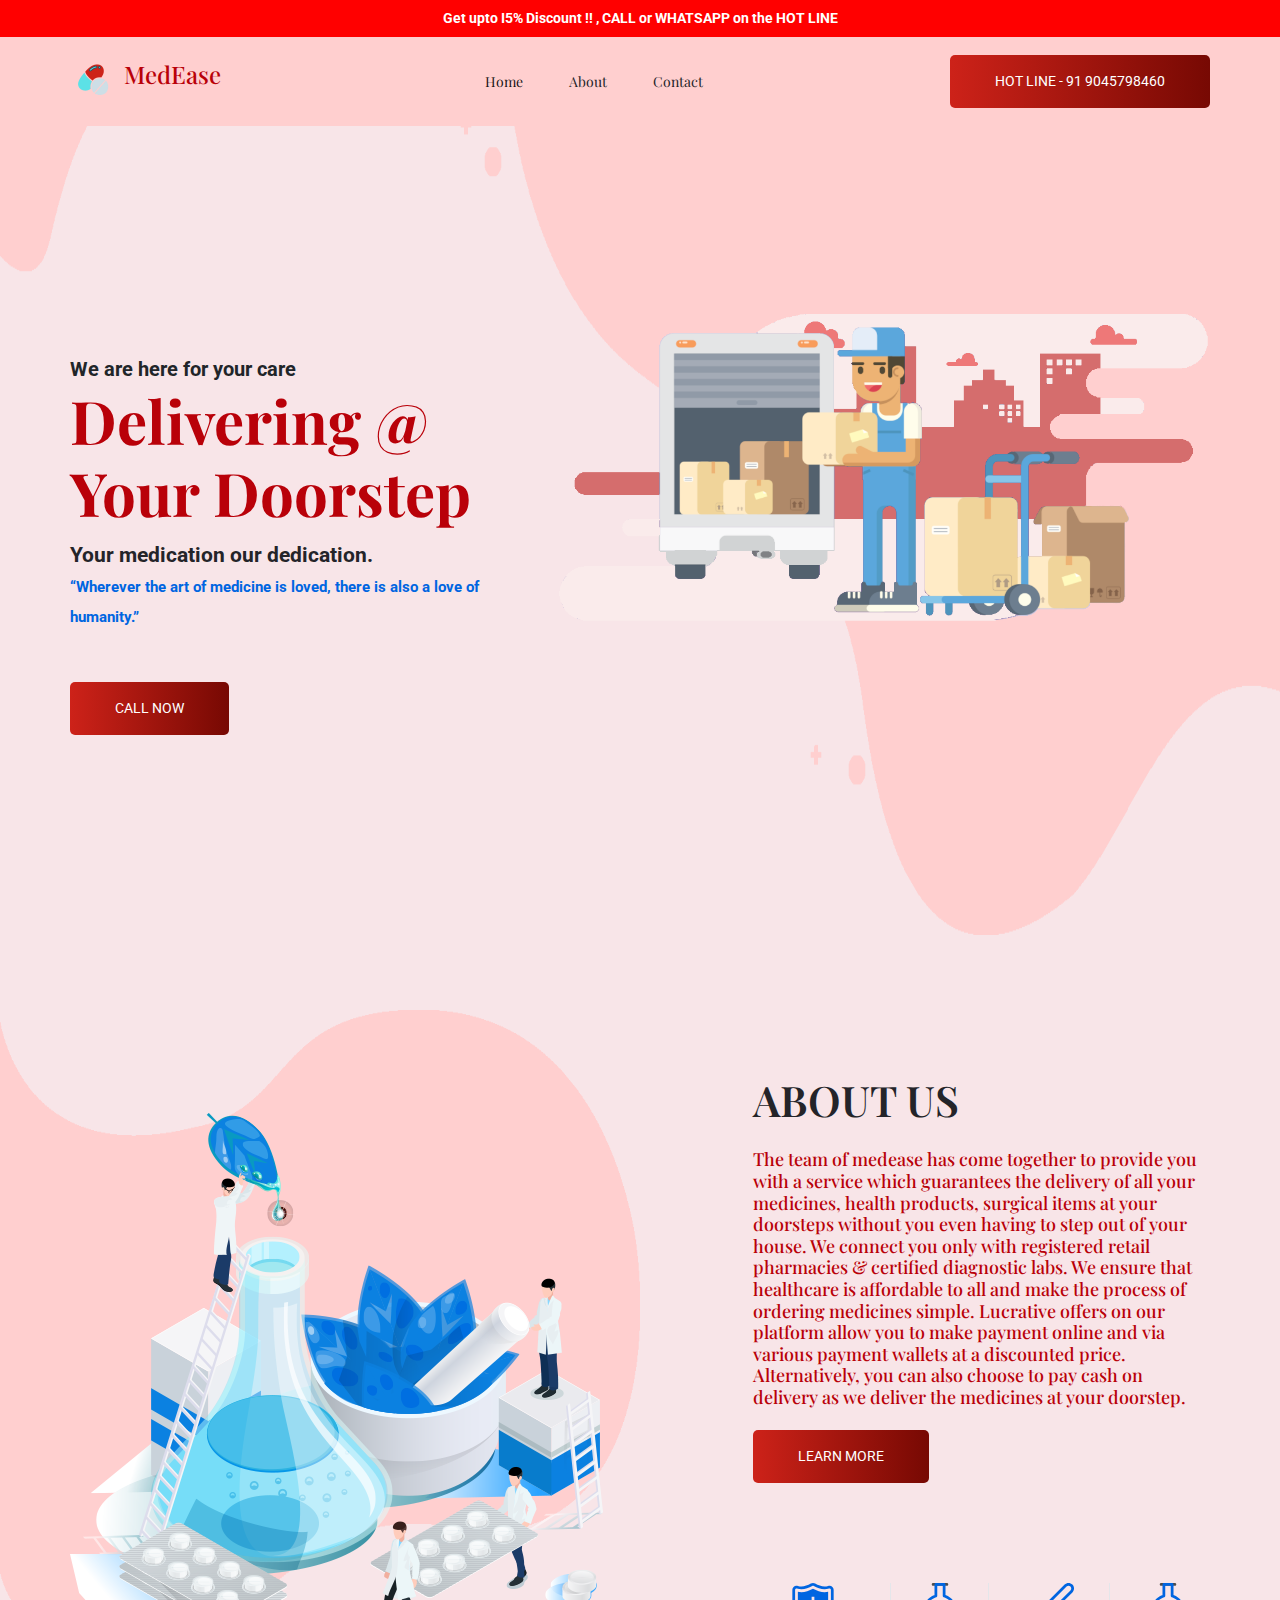
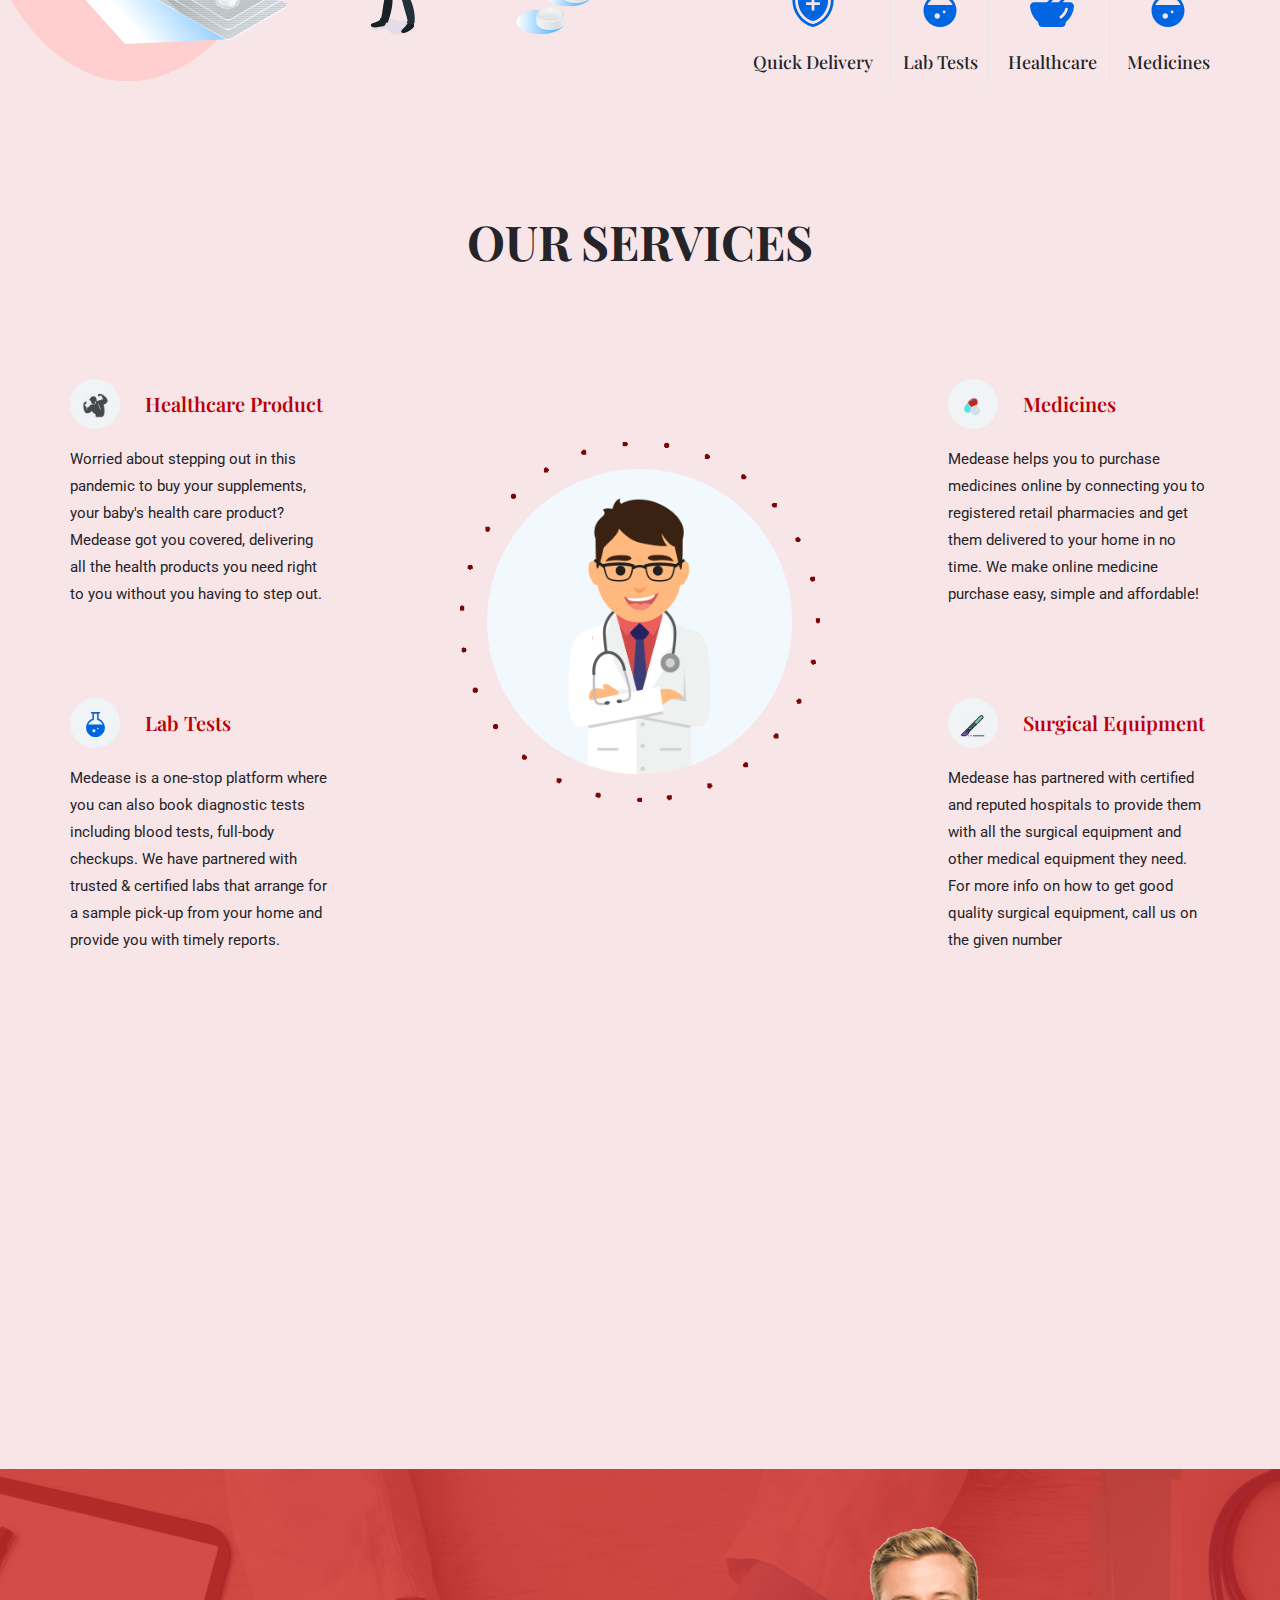
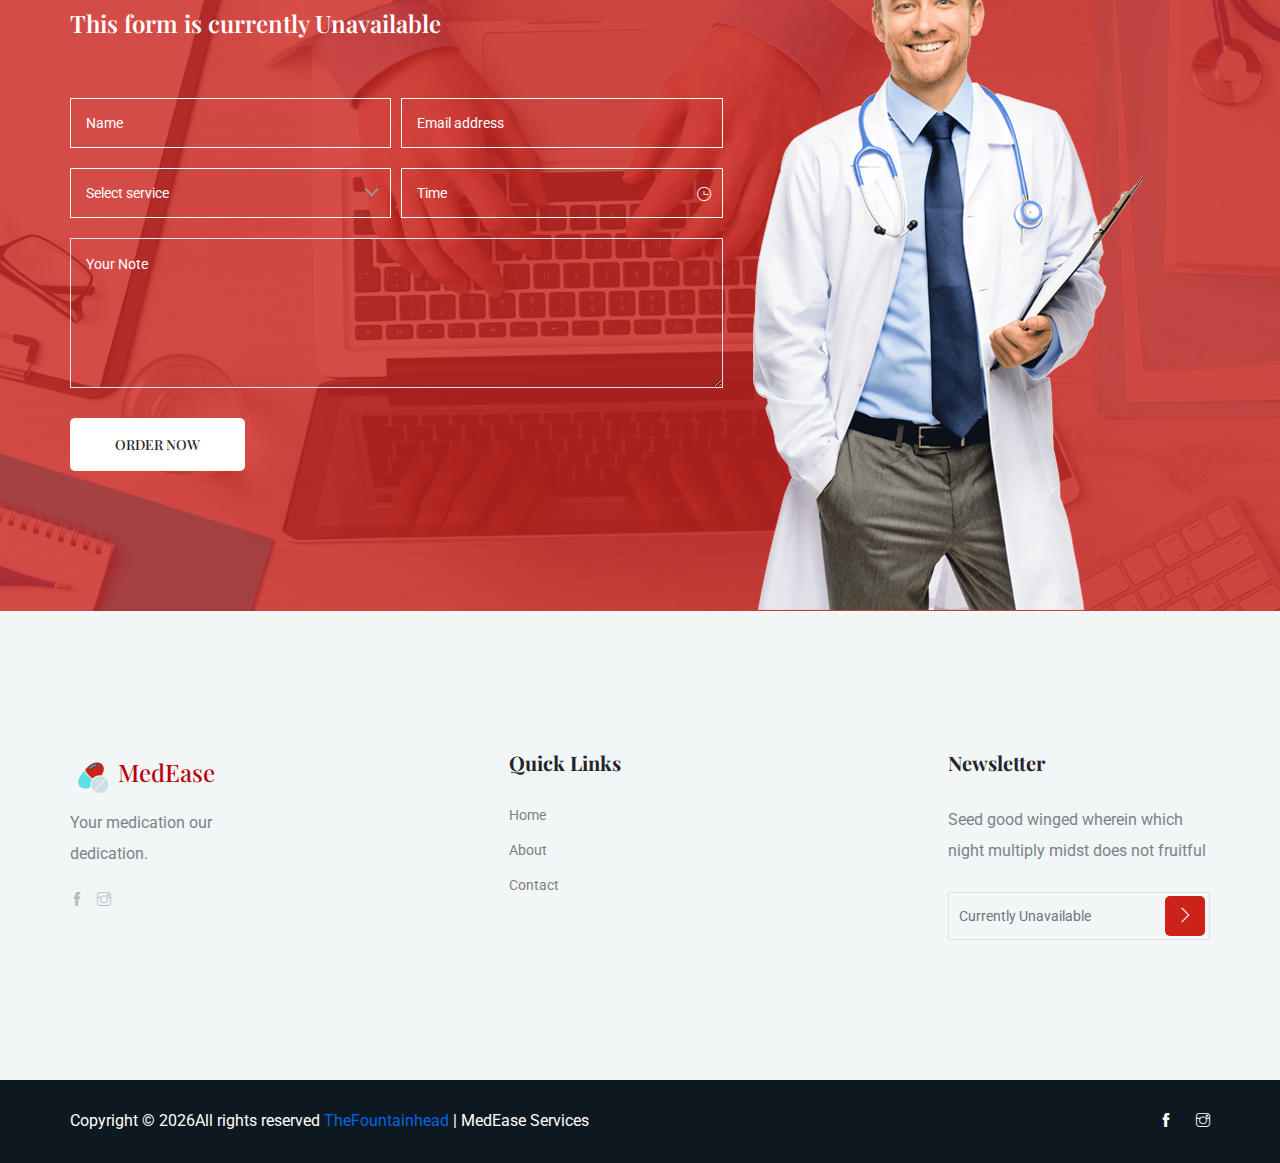
==== commit c24e8c06: "heading capital" ====
--- a/index.html
+++ b/index.html
@@ -172,7 +172,7 @@
                 </div>
                 <div class="col-md-6 col-lg-5">
                     <div class="about_us_text">
-                        <h2>About us</h2>
+                        <h2>ABOUT US</h2>
                         <h4>The team of medease has come together to provide you with a service which guarantees the delivery of all your medicines, health products, surgical items at your doorsteps without you even having to step out of your house. We connect you only with registered retail pharmacies & certified diagnostic labs. We ensure that healthcare is affordable to all and make the process of ordering medicines simple. Lucrative offers on our platform allow you to make payment online and via various payment wallets at a discounted price. Alternatively, you can also choose to pay cash on delivery as we deliver the medicines at your doorstep.</h4>
                         <a class="btn_2 " href="#">learn more</a>
                         <div class="banner_item">
@@ -206,7 +206,7 @@
             <div class="row justify-content-center">
                 <div class="col-xl-8">
                     <div class="section_tittle text-center">
-                        <h2>Our services</h2>
+                        <h2>OUR SERVICES</h2>
                     </div>
                 </div>
             </div>
